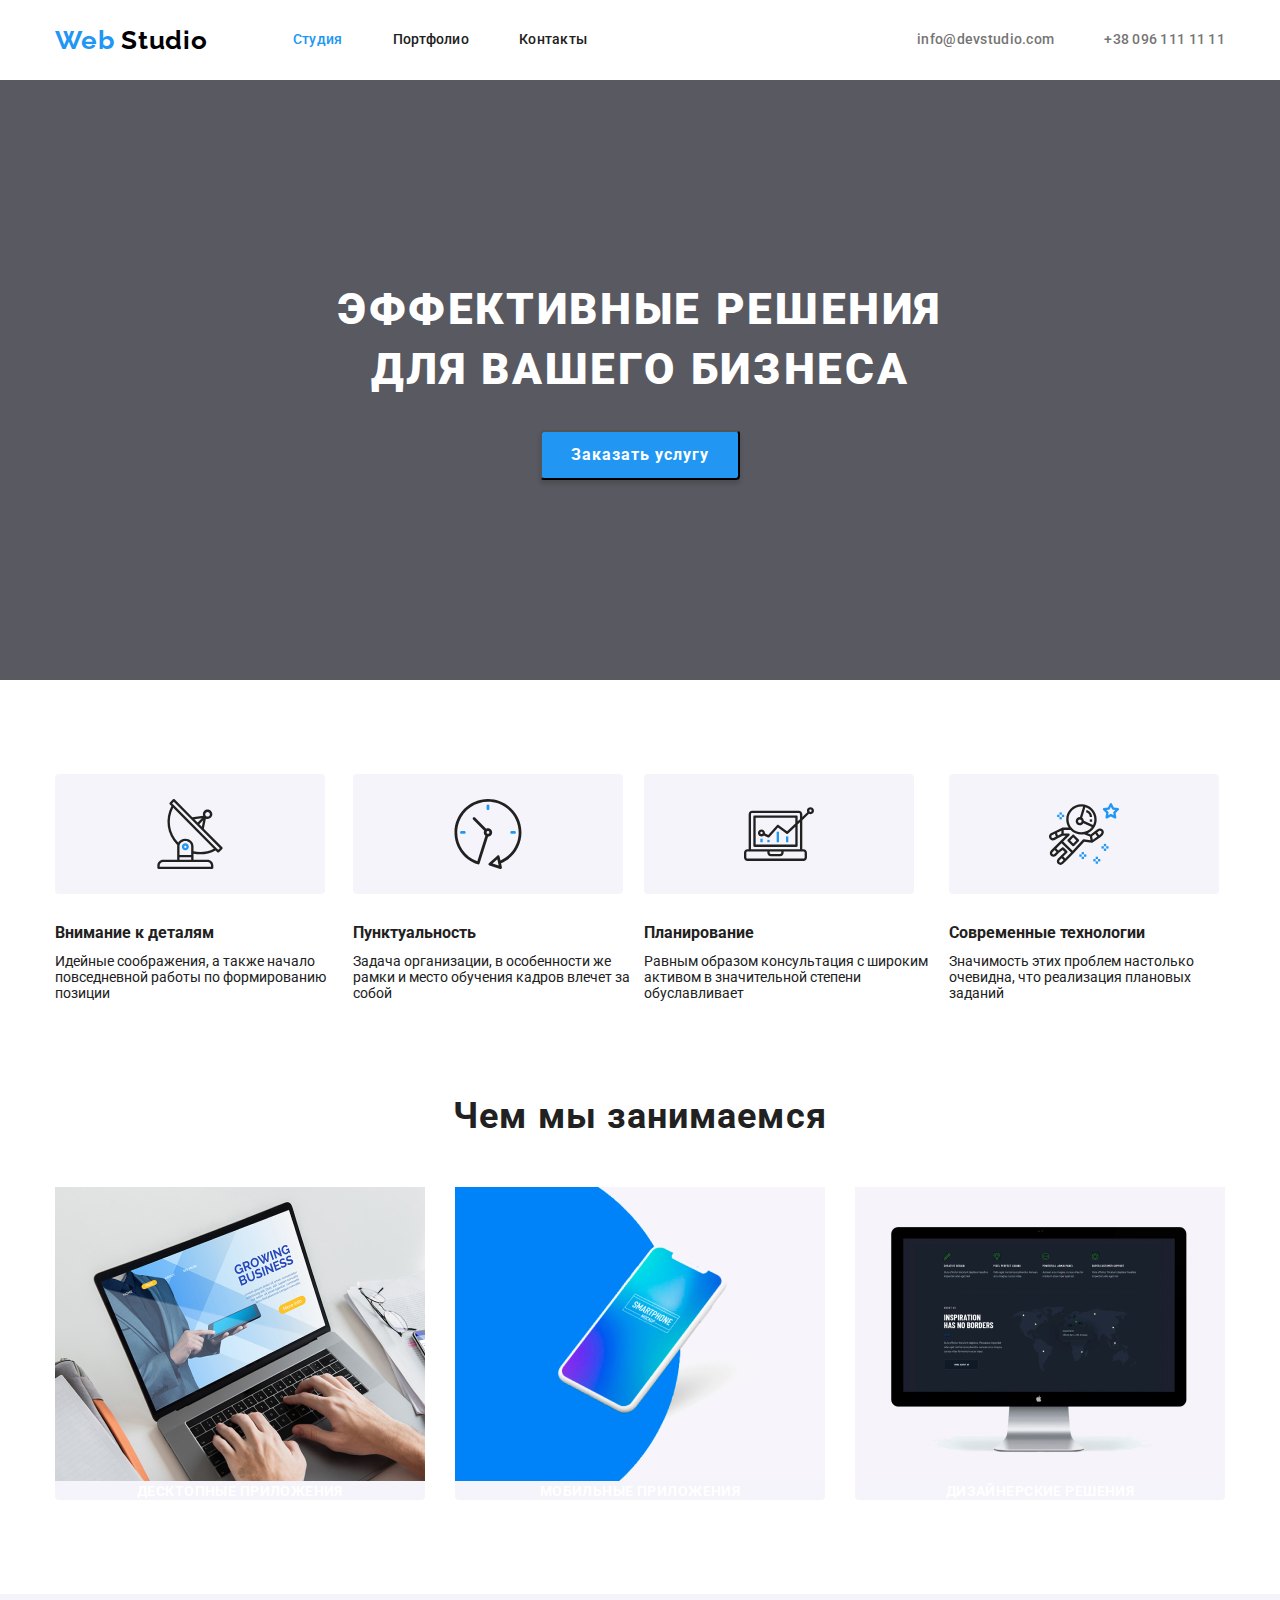
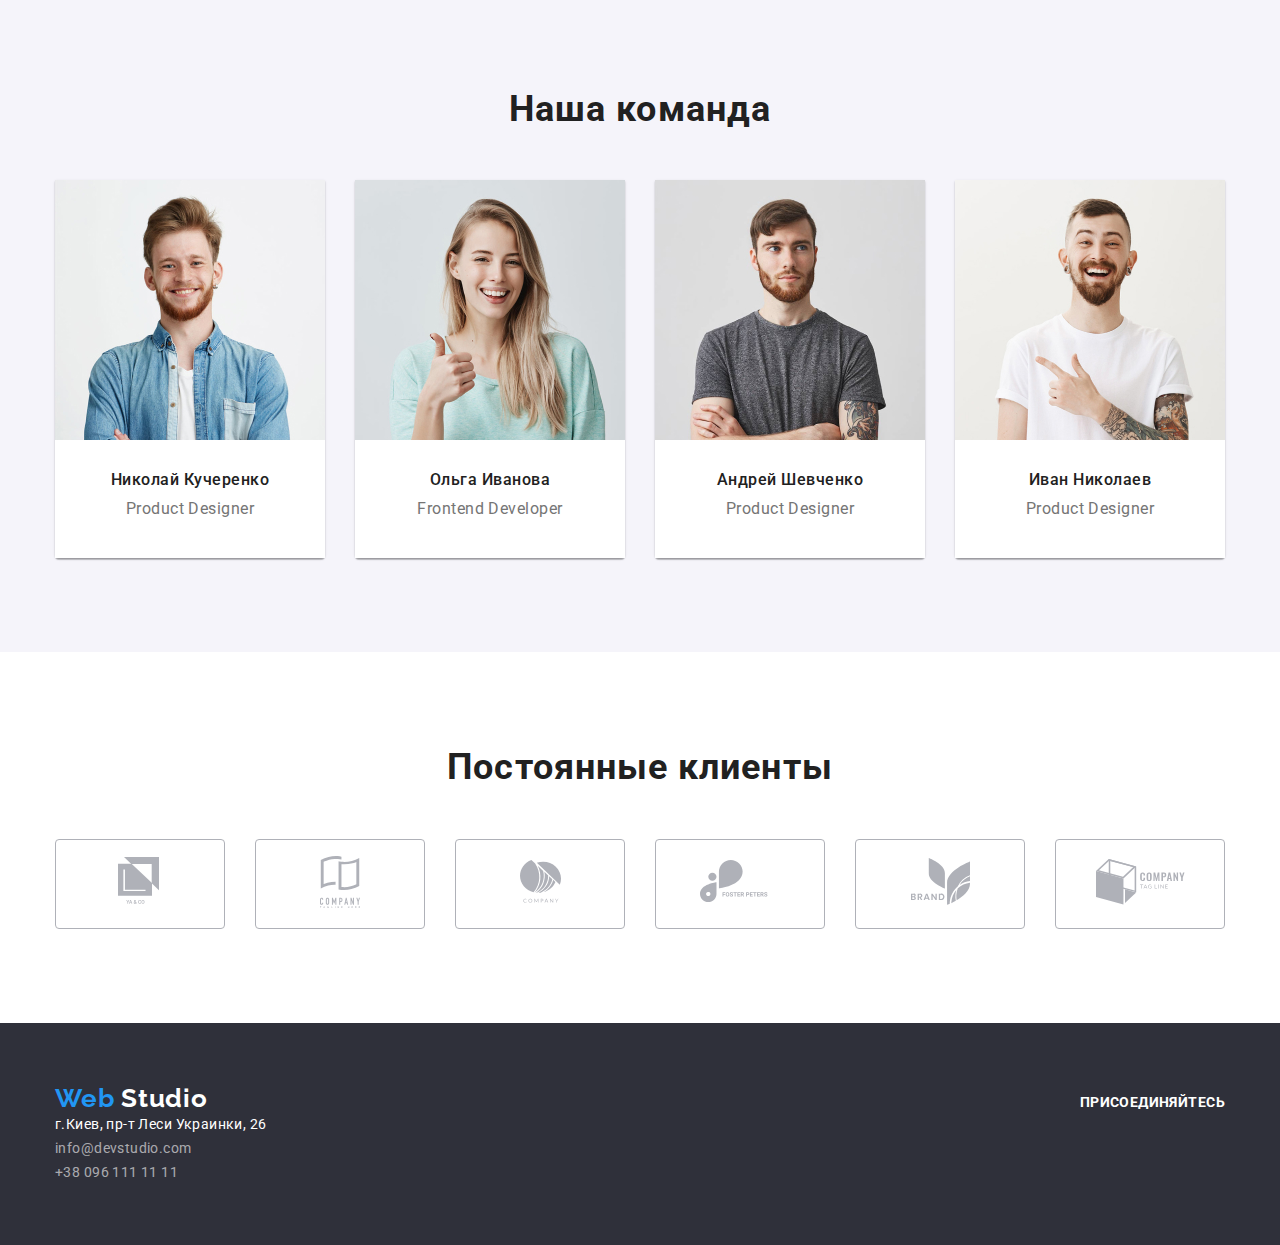
==== index.html @ 9e7cd4e0 "Добавлены папки с картинками и стилями, документы нтмл, портфолио" ====
<!DOCTYPE html>
<html lang="ru">
  <head>
    <meta charset="UTF-8" />
    <meta name="viewport" content="width=device-width, initial-scale=1.0" />
    <title>Веб студия</title>
    <link
      href="https://fonts.googleapis.com/css2?family=Raleway:wght@700&family=Roboto:wght@400;500;700;900&display=swap"
      rel="stylesheet"
    />
    <link rel="stylesheet" href="./css/normalize.css" />
    <link rel="stylesheet" href="./css/styles.css" />
  </head>
  <body>
    <header class="section hedder">
      <div class="container">
        <nav class="navigation">
          <a class="logo link" href="./index.html" aria-label="Логотип">
            <span class="logo-element">Web</span> Studio</a
          >

          <ul class="navigation-list list">
            <li class="navigation-list-item">
              <a class="navigation-list-link link current" href="">Студия</a>
            </li>
            <li class="navigation-list-item">
              <a class="navigation-list-link link" href="portfolio.html"
                >Портфолио</a
              >
            </li>
            <li class="navigation-list-item">
              <a class="navigation-list-link link" href="">Контакты</a>
            </li>
          </ul>
        </nav>

        <div class="hedder-utils">
          <address class="hedder-address-list link">
            <ul class="contact-list list">
              <li class="contact-list-item">
                <a class="contact-list-item-link link" href="info@devstudio.com"
                  >info@devstudio.com</a
                >
              </li>
              <li>
                <a class="contact-list-item-link link" href="tel:+380961111111"
                  >+38 096 111 11 11</a
                >
              </li>
            </ul>
          </address>
        </div>
      </div>
    </header>

    <!--HERO секция-->
    <main class="main">
      <section class="section-hero">
        <!--<img class="hero-img" src="./images/Headerimg.jpg-->
        <div class="main-hero-slider">
          <h1 class="hero">
            Эффективные решения<br />
            для вашего бизнеса
          </h1>
          <button class="modal-btn">Заказать услугу</button>
        </div>
      </section>

      <!--Преимущества-->
      <section class="section-subtitle main">
        <h2 class="title" hidden>скрытый заголовок</h2>
        <div class="container">
          <ul class="subtitle list">
            <li class="subtitle-item">
              <div class="subtitle-box">
                <img
                  class="displayed"
                  src="images/antenna 1.svg"
                  alt="антенна"
                  width="70"
                  height="70"
                />
              </div>
              <h3 class="title-3">Внимание к деталям</h3>
              <p>
                Идейные соображения, а также начало повседневной работы по
                формированию позиции
              </p>
            </li>
            <li class="subtitle-item">
              <div class="subtitle-box">
                <img
                  class="displayed"
                  src="images/clock 1.svg"
                  alt="часы"
                  width="70"
                  height="70"
                />
              </div>
              <h3 class="title-3">Пунктуальность</h3>
              <p>
                Задача организации, в особенности же рамки и место обучения
                кадров влечет за собой
              </p>
            </li>
            <li class="subtitle-item">
              <div class="subtitle-box">
                <img
                  class="displayed"
                  src="images/diagram 1.svg"
                  alt="диаграмма"
                  width="70"
                  height="70"
                />
              </div>
              <h3 class="title-3">Планирование</h3>
              <p>
                Равным образом консультация с широким активом в значительной
                степени обуславливает
              </p>
            </li>
            <li class="subtitle-item">
              <div class="subtitle-box">
                <img
                  class="displayed"
                  src="images/astronaut 1.svg"
                  alt="астронавт"
                  width="70"
                  height="70"
                />
              </div>
              <h3 class="title-3">Современные технологии</h3>
              <p>
                Значимость этих проблем настолько очевидна, что реализация
                плановых заданий
              </p>
            </li>
          </ul>
        </div>
      </section>

      <!--Чем мы занимаемся-->
      <section class="section main">
        <div class="container main">
          <h2 class="title">Чем мы занимаемся</h2>
          <ul class="subtitle-work list">
            <li class="subtitle-work-item">
              <img
                class="subtitle-work-item-foto"
                src="images/imgdesktop.jpg"
                alt="ноутбук приложения"
                width="370"
                height="294"
              />
              <h3 class="subtitle-work-h">Десктопные приложения</h3>
            </li>
            <li class="subtitle-work-item">
              <img
                class="subtitle-work-item-foto"
                src="images/cellphone.jpg"
                alt="мобильные приложения"
                width="370"
                height="294"
              />
              <h3 class="subtitle-work-h">Мобильные приложения</h3>
            </li>
            <li class="subtitle-work-item">
              <img
                class="subtitle-work-item-foto"
                src="images/desk.jpg"
                alt="дизайн сайтов"
                width="370"
                height="294"
              />
              <h3 class="subtitle-work-h">Дизайнерские решения</h3>
            </li>
          </ul>
        </div>
      </section>

      <!--Наша команда-->
      <section class="section team">
        <div class="container main">
          <h2 class="title">Наша команда</h2>
          <ul class="team list">
            <li class="team-mmbr">
              <img
                src="images/comand1.jpg"
                alt="член команды"
                width="270"
                height="260"
              />
              <div class="team-card">
                <h3 class="team-title">Николай Кучеренко</h3>
                <p class="team-subtitle" lang="en">Product Designer</p>
                <ul class="social-links list">
                  <li>
                    <a href="" aria-label="иконка инстаграма"> </a>
                  </li>
                  <li>
                    <a href="" aria-label="иконка твиттера"> </a>
                  </li>
                  <li>
                    <a href="" aria-label="иконка фейсбука"> </a>
                  </li>
                  <li>
                    <a href="" aria-label="иконка ликедина"> </a>
                  </li>
                </ul>
              </div>
            </li>
            <li class="team-mmbr">
              <img
                src="images/comand2.jpg"
                alt="член команды"
                width="270"
                height="260"
              />
              <div class="team-card">
                <h3 class="team-title">Ольга Иванова</h3>
                <p class="team-subtitle" lang="en">Frontend Developer</p>
                <ul class="list">
                  <li>
                    <a href="" aria-label="иконка инстаграма"> </a>
                  </li>
                  <li>
                    <a href="" aria-label="иконка твиттера"> </a>
                  </li>
                  <li>
                    <a href="" aria-label="иконка фейсбука"> </a>
                  </li>
                  <li>
                    <a href="" aria-label="иконка ликедина"> </a>
                  </li>
                </ul>
              </div>
            </li>
            <li class="team-mmbr">
              <img
                src="images/comand3.jpg"
                alt="член команды"
                width="270"
                height="260"
              />
              <div class="team-card">
                <h3 class="team-title">Андрей Шевченко</h3>
                <p class="team-subtitle" lang="en">Product Designer</p>
                <ul class="list">
                  <li>
                    <a href="" aria-label="иконка инстаграма"> </a>
                  </li>
                  <li>
                    <a href="" aria-label="иконка твиттера"> </a>
                  </li>
                  <li>
                    <a href="" aria-label="иконка фейсбука"> </a>
                  </li>
                  <li>
                    <a href="" aria-label="иконка ликедина"> </a>
                  </li>
                </ul>
              </div>
            </li>
            <li class="team-mmbr">
              <img
                src="images/comand4.jpg"
                alt="член команды"
                width="270"
                height="260"
              />
              <div class="team-card">
                <h3 class="team-title">Иван Николаев</h3>
                <p class="team-subtitle" lang="en">Product Designer</p>
                <ul class="list">
                  <li>
                    <a href="" aria-label="иконка инстаграма"> </a>
                  </li>
                  <li>
                    <a href="" aria-label="иконка твиттера"> </a>
                  </li>
                  <li>
                    <a href="" aria-label="иконка фейсбука"> </a>
                  </li>
                  <li>
                    <a href="" aria-label="иконка ликедина"> </a>
                  </li>
                </ul>
              </div>
            </li>
          </ul>
        </div>
      </section>

      <!--Постоянные клиенты-->
      <section class="section main">
        <h2 class="title">Постоянные клиенты</h2>
        <ul class="client list">
          <li class="client-mark">
            <a href="" aria-label="лого клиент1">
              <img src="images/logo 1.svg" alt="Лого клиент1"
            /></a>
          </li>
          <li class="client-mark">
            <a href="" aria-label="лого клиент2">
              <img src="images/logo 2.svg" alt="Лого клиент2"
            /></a>
          </li>
          <li class="client-mark">
            <a href="" aria-label="лого клиент3">
              <img
                src="images/logo 3.svg"
                alt="Лого
              клиент3"
            /></a>
          </li>
          <li class="client-mark">
            <a href="" aria-label="лого клиент4">
              <img
                src="images/logo 4.svg"
                alt="Лого
              клиент4"
            /></a>
          </li>
          <li class="client-mark">
            <a href="" aria-label="лого клиент5">
              <img
                src="images/logo 5.svg"
                alt="Лого
              клиент5"
            /></a>
          </li>
          <li class="client-mark">
            <a href="" aria-label="лого клиент6">
              <img
                src="images/logo 6.svg"
                alt="Лого
              клиент6"
            /></a>
          </li>
        </ul>
      </section>
    </main>

    <!--Футтер-->
    <footer class="section footer">
      <div class="container footer">
        <div class="logo-footer">
          <a href="./index.html" class="logo-footer link"
            ><span class="logo-element">Web</span> Studio</a
          >

          <address>
            <ul class="list">
              <li>
                <a
                  class="footer-address list link"
                  href="https://goo.gl/maps/Evo48fE7rR9R8uGQ9"
                  target="_blank"
                  >г.Киев, пр-т Леси Украинки, 26</a
                >
              </li>

              <li>
                <a
                  class="footer-address-contact list link"
                  href="info@devstudio.com"
                  >info@devstudio.com</a
                >
              </li>

              <li>
                <a
                  class="footer-address-contact list link"
                  href="tel:+380961111111"
                  >+38 096 111 11 11</a
                >
              </li>
            </ul>
          </address>
        </div>
        <div>
          <b class="social-link">присоединяйтесь</b>
          <ul class="social-link-list link list">
            <li>
              <a href="" aria-label="иконка инстаграма"> </a>
            </li>
            <li>
              <a href="" aria-label="иконка твиттера"> </a>
            </li>
            <li>
              <a href="" aria-label="иконка фейсбука"> </a>
            </li>
            <li>
              <a href="" aria-label="иконка ликедина"> </a>
            </li>
          </ul>
        </div>
      </div>
    </footer>
  </body>
</html>

<!--
Raleway Bold 700
Roboto Medium 500
Roboto Black 900
Roboto Bold 700
Roboto Regular 400

-->
---- css/styles.css ----
:root {
  --main-font: 'Roboto', sans-serif;
  --secondery-font: 'Raleway', sans-serif;
  --title-light-theme-color: #212121;
  --title-dark-theme-color: #ffffff;
  --title-secondery-color: #757575;
  --accent-color: #2196f3;
}
html {
  box-sizing: border-box;
}
*,
*::before,
*::after {
  box-sizing: inherit;
  margin: 0px;
  padding: 0px;
}
body {
  background-color: var(--title-dark-theme-color);
  font-family: var(--main-font);
  font-style: normal;
  font-size: 14px;
  color: var(--title-light-theme-color);
}
.section {
  display: block;
  width: 100%;
  align-items: center;
}
.container {
  display: flex;
  width: 1200px;
  padding-left: 15px;
  padding-right: 15px;
  margin-left: auto;
  margin-right: auto;
  justify-content: space-between;
}

/* HEDDER */

.hedder {
  display: flex;
  align-items: center;
}
.hedder-utils {
  display: flex;
  align-items: center;
  justify-content: center;
}
.navigation {
  display: flex;
  align-items: center;
  margin-left: 0;
  margin-right: 0;
}
.navigation-list-link {
  padding-top: 32px;
  padding-bottom: 32px;
}
.logo {
  margin-right: 85px;
}
.navigation-list {
  display: flex;
  align-items: center;
}
.navigation-list-item:not(:last-child) {
  margin-right: 50px;
  align-items: center;
}
.logo.link {
  font-family: var(--secondery-font);
  font-style: normal;
  font-weight: 700;
  font-size: 26px;
  line-height: 1.19;
  /* identical to box height */
  letter-spacing: 0.03em;
  color: #000000;
}
.logo-element {
  font-family: var(--secondery-font);
  font-style: normal;
  font-weight: 700;
  font-size: 26px;
  line-height: 1.19;
  /* identical to box height */

  letter-spacing: 0.03em;
  color: var(--accent-color);
}
.navigation-list-link {
  font-weight: 500;
  font-size: 14px;
  line-height: 1.14;
  letter-spacing: 0.02em;
  color: var(--title-light-theme-color);
}
.navigation-list-link.current,
.navigation-list-link:hover,
.navigation-list-link:focus {
  color: var(--accent-color);
}
.link {
  text-decoration: none;
  display: block;
}
.list {
  list-style: none;
  padding: 0px;
  margin: 0px;
}

.contact-list-item-link {
  font-style: normal;
  font-weight: 500;
  font-size: 14px;
  line-height: 1.14;
  letter-spacing: 0.02em;

  color: var(--title-secondery-color);
}

.contact-list-item-link:hover,
.contact-list-item-link:focus {
  color: var(--accent-color);
}
.contact-list {
  display: flex;
  align-items: center;
  margin: 0;
  padding: 0;
}
.contact-list-item:not(:last-child) {
  margin-right: 50px;
}

/* HERRO SECTION */
.h1 {
  margin: 0;
}
.section-hero {
  display: block;
}
.main-hero-slider {
  display: block;
  background-color: rgba(47, 48, 58, 0.8);
  max-width: 100%;
  height: 600px;
  padding-top: 200px;
  padding-bottom: 200px;
  margin-left: 0;
  margin-right: 0;
}
.modal-btn {
  display: block;
  margin-left: auto;
  margin-right: auto;
  font-family: var(--main-font);
  font-weight: 700;
  font-size: 16px;
  line-height: 1.88;
  /* identical to box height, or 187% */
  align-items: center;
  text-align: center;
  letter-spacing: 0.06em;
  color: var(--title-dark-theme-color);
  background-color: var(--accent-color);
  width: 200px;
  height: 50px;
  background: #2196f3;
  box-shadow: 0px 4px 4px rgba(0, 0, 0, 0.15);
  border-radius: 4px;
}

.hero {
  display: block;
  margin-left: auto;
  margin-right: auto;
  margin-bottom: 30px;
  margin-top: 0px;
  width: 696px;
  height: 120px;
  text-align: center;
  font-weight: 900;
  font-size: 44px;
  line-height: 1.36;
  /* or 136% */
  letter-spacing: 0.06em;
  text-transform: uppercase;
  color: var(--title-dark-theme-color);
}

/* DESCRIPTION */
.container.main {
  display: flex;
  flex-direction: column;
}
.section.main {
  display: block;
  padding-top: 94px;
  padding-bottom: 94px;
}
.title-3 {
  display: inline-block;
  margin-bottom: 10px;
}
.title {
  font-weight: 700;
  font-size: 36px;
  line-height: 1.17;
  text-align: center;
  letter-spacing: 0.03em;
  color: var(--title-light-theme-color);
  margin-bottom: 50px;
  flex-wrap: wrap;
}
/*proverit class nije!!!!!!!!*/
.subtitle {
  display: flex;
  align-items: center;
  padding-top: 0px;
  padding-bottom: 0px;
}
.subtitle-work {
  display: flex;
}
.subtitle-work-item:not(:last-child) {
  margin-right: 30px;
}

.subtitle-work-item {
  display: block;
  background: #f5f4fa;
  border-radius: 4px;
}
.subtitle-box {
  display: flex;
  justify-content: center;
  align-items: center;
  width: 270px;
  height: 120px;
  background: #f5f4fa;
  border-radius: 4px;
  margin-right: 0px;
  margin-left: 0px;
  margin-bottom: 30px;
}
.img.displayed {
  display: block;
  width: 65.32px;
  height: 70px;
  margin: 0px;
}
.subtitle-work-h {
  font-weight: 700;
  font-size: 14px;
  line-height: 1.14;
  text-align: center;
  letter-spacing: 0.03em;
  text-transform: uppercase;
  color: var(--title-dark-theme-color);
}

.section-subtitle {
  padding-top: 94px;
  padding-bottom: 0px;
}
.section.team {
  padding-top: 94px;
  padding-bottom: 94px;
  background-color: #f5f4fa;
}
.container-team {
  display: flex;
  align-items: center;
}
.team {
  display: flex;
}
.team-mmbr {
  display: flex;
  flex-direction: column;
  box-shadow: 0px 1px 3px rgba(0, 0, 0, 0.12), 0px 1px 1px rgba(0, 0, 0, 0.14),
    0px 2px 1px rgba(0, 0, 0, 0.2);
  border-radius: 0px 0px 4px 4px;
}
.team-mmbr:not(:last-child) {
  margin-right: 30px;
}
.team-card {
  display: flex;
  flex-direction: column;
  padding-top: 30px;
  padding-bottom: 24px;
  background-color: var(--title-dark-theme-color);
}
.team-title {
  display: block;
  text-align: center;
  margin-bottom: 10px;
  font-weight: 500;
  font-size: 16px;
  line-height: 1.19;
  /* identical to box height */
  text-align: center;
  letter-spacing: 0.03em;
  color: var(--title-light-theme-color);
}
.team-subtitle {
  display: block;
  text-align: center;
  margin-bottom: 16px;
  font-weight: 400;
  font-size: 14px;
  line-height: 1.71;
  /* or 171% */
  letter-spacing: 0.03em;
  text-transform: none;
  color: var(--title-secondery-color);
}
.social-links {
  display: flex;
  align-items: center;
}

.team-subtitle {
  font-weight: 400;
  font-size: 16px;
  line-height: 1.19;
  /* identical to box height */
  text-align: center;
  letter-spacing: 0.03em;
  color: var(--title-secondery-color);
}
/* OUR CLIENT */
.client {
  display: flex;
  width: 1200px;
  padding-left: 15px;
  padding-right: 15px;
  margin-left: auto;
  margin-right: auto;
  justify-content: space-between;
}
/*.client-mark:hover,
.client-mark:focus {
  color: var(--accent-color);
}*/
.client-mark:not(:last-child) {
  margin-right: 30px;
}
.client-mark {
  display: flex;
  width: 170px;
  height: 90px;
  justify-content: center;
  align-items: center;
  border: 1px solid #afb1b8;
  border-radius: 4px;
}

/* Footter */
.section.footer {
  background-color: #2f303a;
}
.container.footer {
  padding-top: 60px;
  padding-bottom: 60px;
  align-items: baseline;
}
.logo-footer {
  font-family: var(--secondery-font);
  font-style: normal;
  font-weight: 700;
  font-size: 26px;
  line-height: 1.19;
  /* identical to box height */
  letter-spacing: 0.03em;
  color: var(--title-dark-theme-color);
}
.footer-address {
  font-family: var(--main-font);
  font-style: normal;
  font-weight: 400;
  font-size: 14px;
  line-height: 1.71;
  /* or 171% */
  letter-spacing: 0.03em;
  color: var(--title-dark-theme-color);
}
.footer-address-contact {
  font-family: var(--main-font);
  font-style: normal;
  font-weight: 400;
  font-size: 14px;
  line-height: 1.71;
  /* or 171% */
  letter-spacing: 0.03em;
  color: rgba(255, 255, 255, 0.6);
}
.social-link {
  font-family: var(--main-font);
  font-style: normal;
  font-weight: 700;
  font-size: 14px;
  line-height: 1.14;
  letter-spacing: 0.03em;
  text-transform: uppercase;
  color: var(--title-dark-theme-color);
}
/*-----------------------------------------------*/
/* ----------PORTFOLIO PAGE-----------*/
/*----MAIN----*/
.section.hedder-portfolio {
  border-bottom: 1px solid #ececec;
  margin-bottom: 53px;
}

.gallery-btn {
  display: flex;
  justify-content: center;
  align-items: center;
  padding-bottom: 50px;
}

.gallery-btn-items-name {
  display: block;
  margin-bottom: 50px;
  width: 130px;
  height: 38px;
  background: #f5f4fa;
  border-radius: 4px;
  border: 0px;
  font-weight: 500;
  font-size: 16px;
  line-height: 1.63;
  /* identical to box height, or 162% */
  text-align: center;
  letter-spacing: 0.03em;
  color: var(--title-light-theme-color);
}
.gallery-btn-items:not(:last-child) {
  margin-right: 8px;
}
.gallery-btn-items-name:hover,
.gallery-btn-items-name:focus {
  color: var(--title-dark-theme-color);
  background-color: var(--accent-color);
}
/*GALARY PORTFOLIO*/

.projects-list-container {
  display: flex;
  width: 1200px;
  padding-left: 15px;
  padding-right: 15px;
  padding-bottom: 94px;
  margin-left: auto;
  margin-right: auto;
  flex-wrap: wrap;
  /*formyla/3*/
}
.projects-list-item :hover,
.projects-list-item:focus {
  box-shadow: 0px 1px 1px rgba(0, 0, 0, 0.12), 0px 4px 4px rgba(0, 0, 0, 0.06),
    1px 4px 6px rgba(0, 0, 0, 0.16);
}
.projects-list-item {
  display: block;
  width: 370px;
  margin-right: 30px;
  margin-bottom: 30px;
  /*width: 370px;*/
  height: 404px;
  background: var(--title-dark-theme-color);
  border: 1px solid #eeeeee;
}
.projects-list-item:nth-last-child(-n + 3) {
  margin-bottom: 0px;
}
.projects-list-item:nth-child(3n) {
  margin-right: 0px;
}
.projects-list-item-unit {
  display: block;
}
.card {
  display: block;
  padding-right: 24px;
  padding-bottom: 20px;
  padding-left: 24px;
  padding-top: 20px;
}
.progects-list-img {
  display: inline-block;
  margin-right: 0px;
}
.portfolio-subtitle {
  display: block;
  font-weight: 700;
  font-size: 18px;
  line-height: 2;
  /* identical to box height, or 200% */
  letter-spacing: 0.06em;
  color: var(--title-light-theme-color);
}
.portfolio-text {
  font-weight: 400;
  font-size: 16px;
  line-height: 1.88;
  /* identical to box height, or 187% */
  letter-spacing: 0.03em;
  color: var(--title-secondery-color);
}
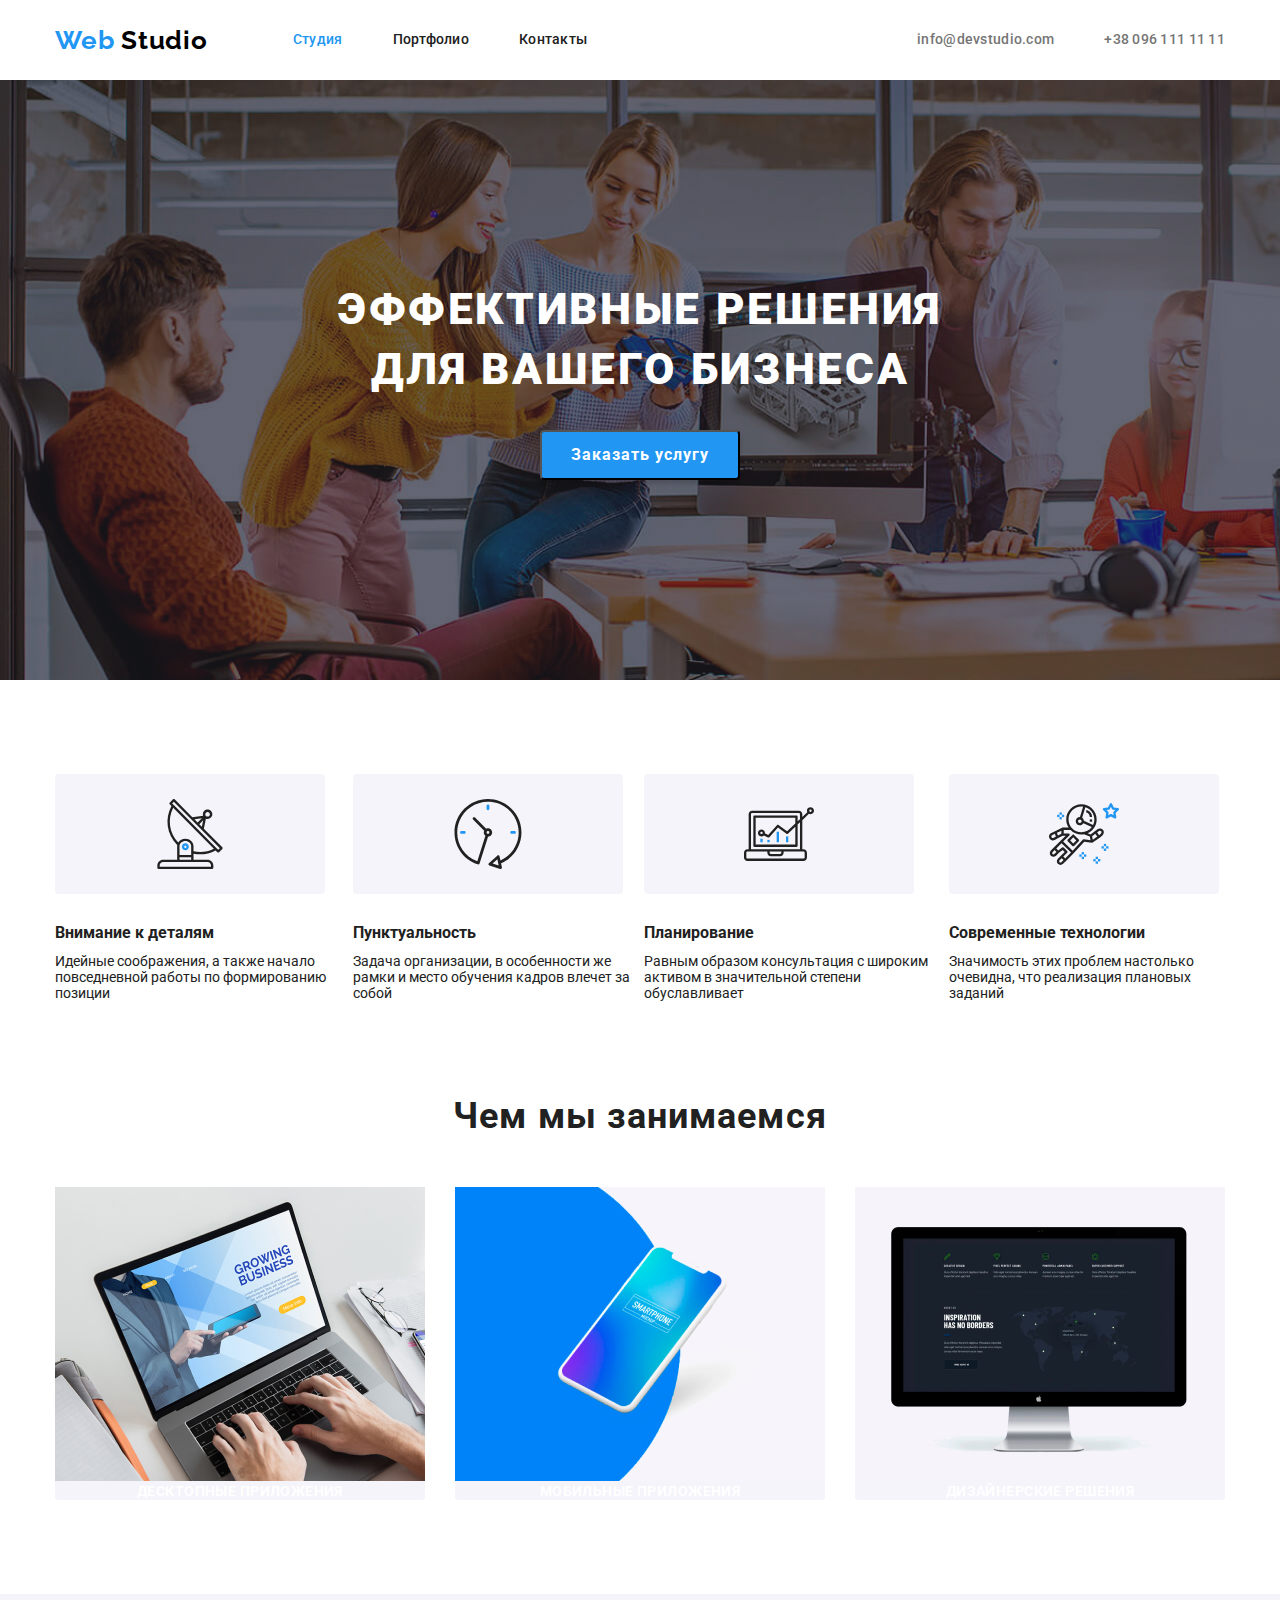
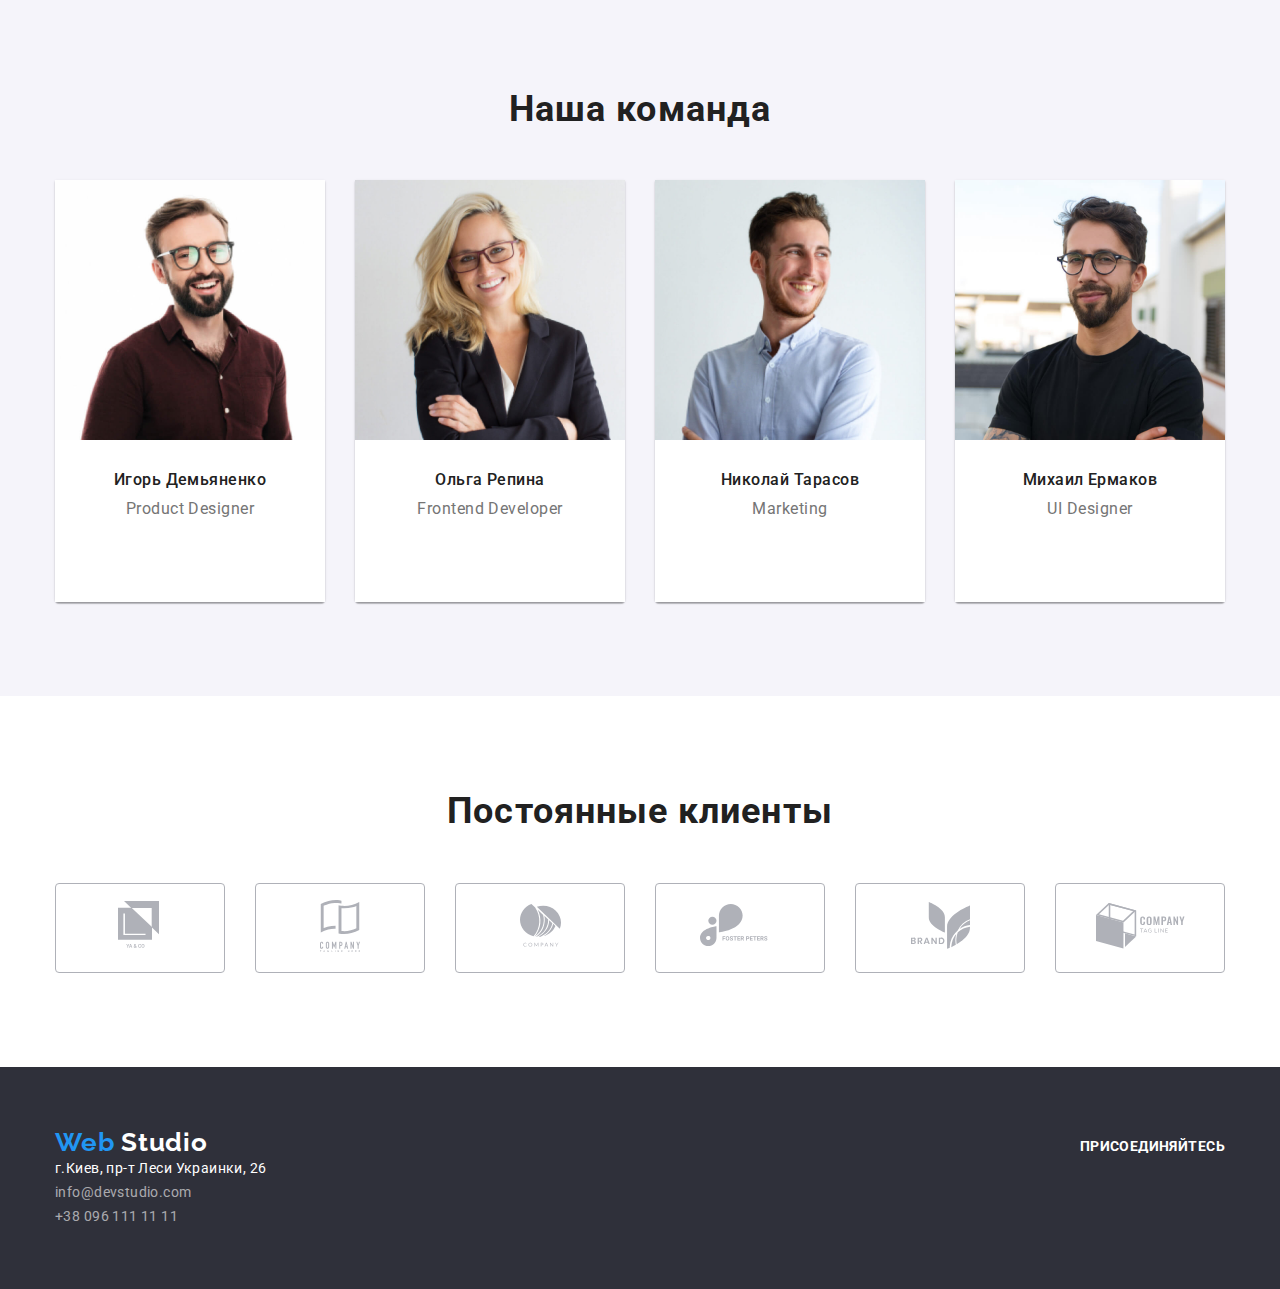
==== commit d846c5f1: "исправлены отступы кнопок галлереи" ====
--- a/index.html
+++ b/index.html
@@ -59,7 +59,7 @@
         <!--<img class="hero-img" src="./images/Headerimg.jpg-->
         <div class="main-hero-slider">
           <h1 class="hero">
-            Эффективные решения<br />
+            эффективные решения<br />
             для вашего бизнеса
           </h1>
           <button class="modal-btn">Заказать услугу</button>
@@ -185,15 +185,15 @@
           <ul class="team list">
             <li class="team-mmbr">
               <img
-                src="images/comand1.jpg"
+                src="images/team1NEW.jpg"
                 alt="член команды"
                 width="270"
                 height="260"
               />
               <div class="team-card">
-                <h3 class="team-title">Николай Кучеренко</h3>
+                <h3 class="team-title">Игорь Демьяненко</h3>
                 <p class="team-subtitle" lang="en">Product Designer</p>
-                <ul class="social-links list">
+                <ul class="team-social-links list link">
                   <li>
                     <a href="" aria-label="иконка инстаграма"> </a>
                   </li>
@@ -211,15 +211,15 @@
             </li>
             <li class="team-mmbr">
               <img
-                src="images/comand2.jpg"
+                src="images/team2NEW.jpg"
                 alt="член команды"
                 width="270"
                 height="260"
               />
               <div class="team-card">
-                <h3 class="team-title">Ольга Иванова</h3>
+                <h3 class="team-title">Ольга Репина</h3>
                 <p class="team-subtitle" lang="en">Frontend Developer</p>
-                <ul class="list">
+                <ul class="team-social-links list link">
                   <li>
                     <a href="" aria-label="иконка инстаграма"> </a>
                   </li>
@@ -237,15 +237,15 @@
             </li>
             <li class="team-mmbr">
               <img
-                src="images/comand3.jpg"
+                src="images/team3NEW.jpg"
                 alt="член команды"
                 width="270"
                 height="260"
               />
               <div class="team-card">
-                <h3 class="team-title">Андрей Шевченко</h3>
-                <p class="team-subtitle" lang="en">Product Designer</p>
-                <ul class="list">
+                <h3 class="team-title">Николай Тарасов</h3>
+                <p class="team-subtitle" lang="en">Marketing</p>
+                <ul class="team-social-links list link">
                   <li>
                     <a href="" aria-label="иконка инстаграма"> </a>
                   </li>
@@ -263,15 +263,15 @@
             </li>
             <li class="team-mmbr">
               <img
-                src="images/comand4.jpg"
+                src="images/team4NEW.jpg"
                 alt="член команды"
                 width="270"
                 height="260"
               />
               <div class="team-card">
-                <h3 class="team-title">Иван Николаев</h3>
-                <p class="team-subtitle" lang="en">Product Designer</p>
-                <ul class="list">
+                <h3 class="team-title">Михаил Ермаков</h3>
+                <p class="team-subtitle" lang="en">UI Designer</p>
+                <ul class="team-social-links list link">
                   <li>
                     <a href="" aria-label="иконка инстаграма"> </a>
                   </li>
--- a/css/styles.css
+++ b/css/styles.css
@@ -146,7 +146,12 @@
 }
 .main-hero-slider {
   display: block;
-  background-color: rgba(47, 48, 58, 0.8);
+  background-image: linear-gradient(
+      to bottom,
+      rgba(47, 48, 58, 0.4),
+      rgba(47, 48, 58, 0.4)
+    ),
+    url(../images/hero.jpg);
   max-width: 100%;
   height: 600px;
   padding-top: 200px;
@@ -321,9 +326,17 @@
   text-transform: none;
   color: var(--title-secondery-color);
 }
-.social-links {
-  display: flex;
-  align-items: center;
+.team-social-links {
+  display: flex;
+  align-items: center;
+  width: 270px;
+  height: 44px;
+  padding-bottom: 30px;
+  padding-left: 32px;
+  padding-right: 30px;
+}
+.team-social-links:not(:last-child) {
+  margin-right: 10px;
 }
 
 .team-subtitle {
@@ -416,19 +429,19 @@
 /*----MAIN----*/
 .section.hedder-portfolio {
   border-bottom: 1px solid #ececec;
-  margin-bottom: 53px;
 }
 
 .gallery-btn {
   display: flex;
   justify-content: center;
   align-items: center;
+  padding-top: 94px;
   padding-bottom: 50px;
 }
-
+.gallery-btn-items {
+}
 .gallery-btn-items-name {
   display: block;
-  margin-bottom: 50px;
   width: 130px;
   height: 38px;
   background: #f5f4fa;
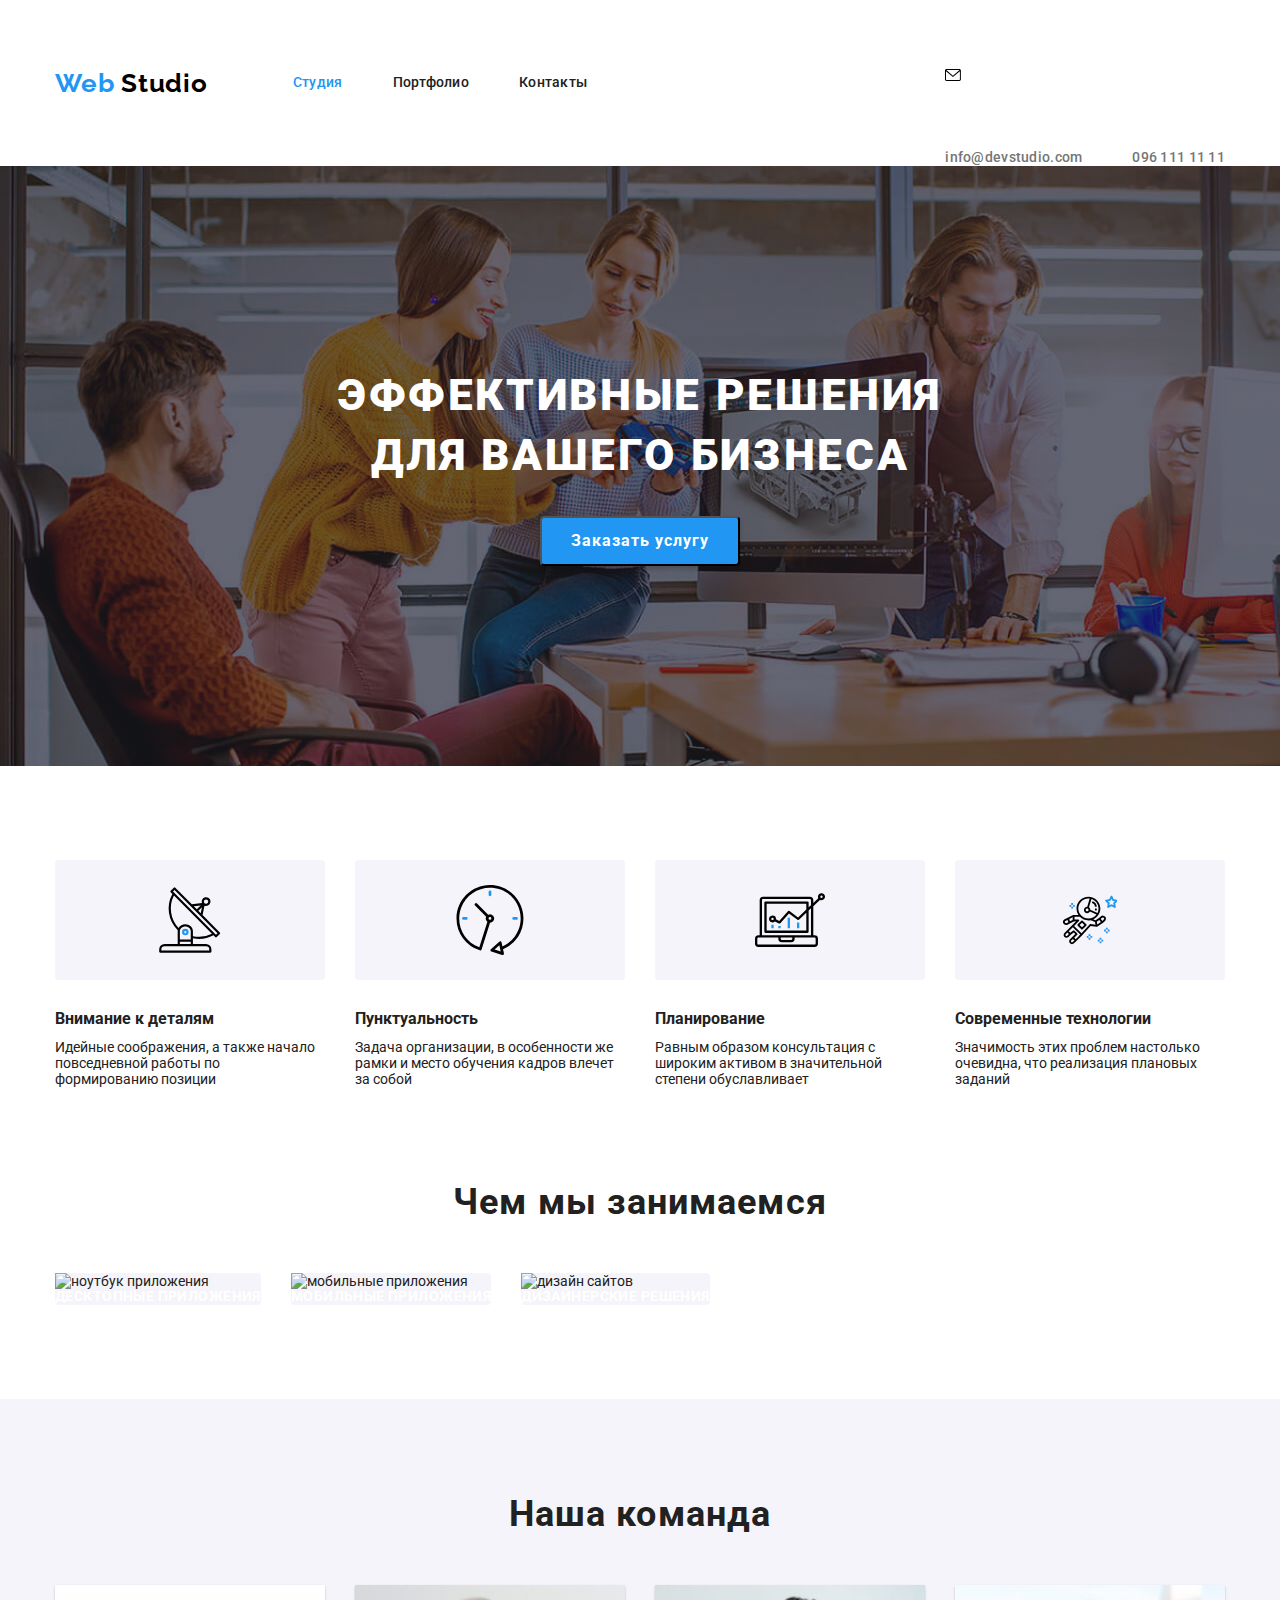
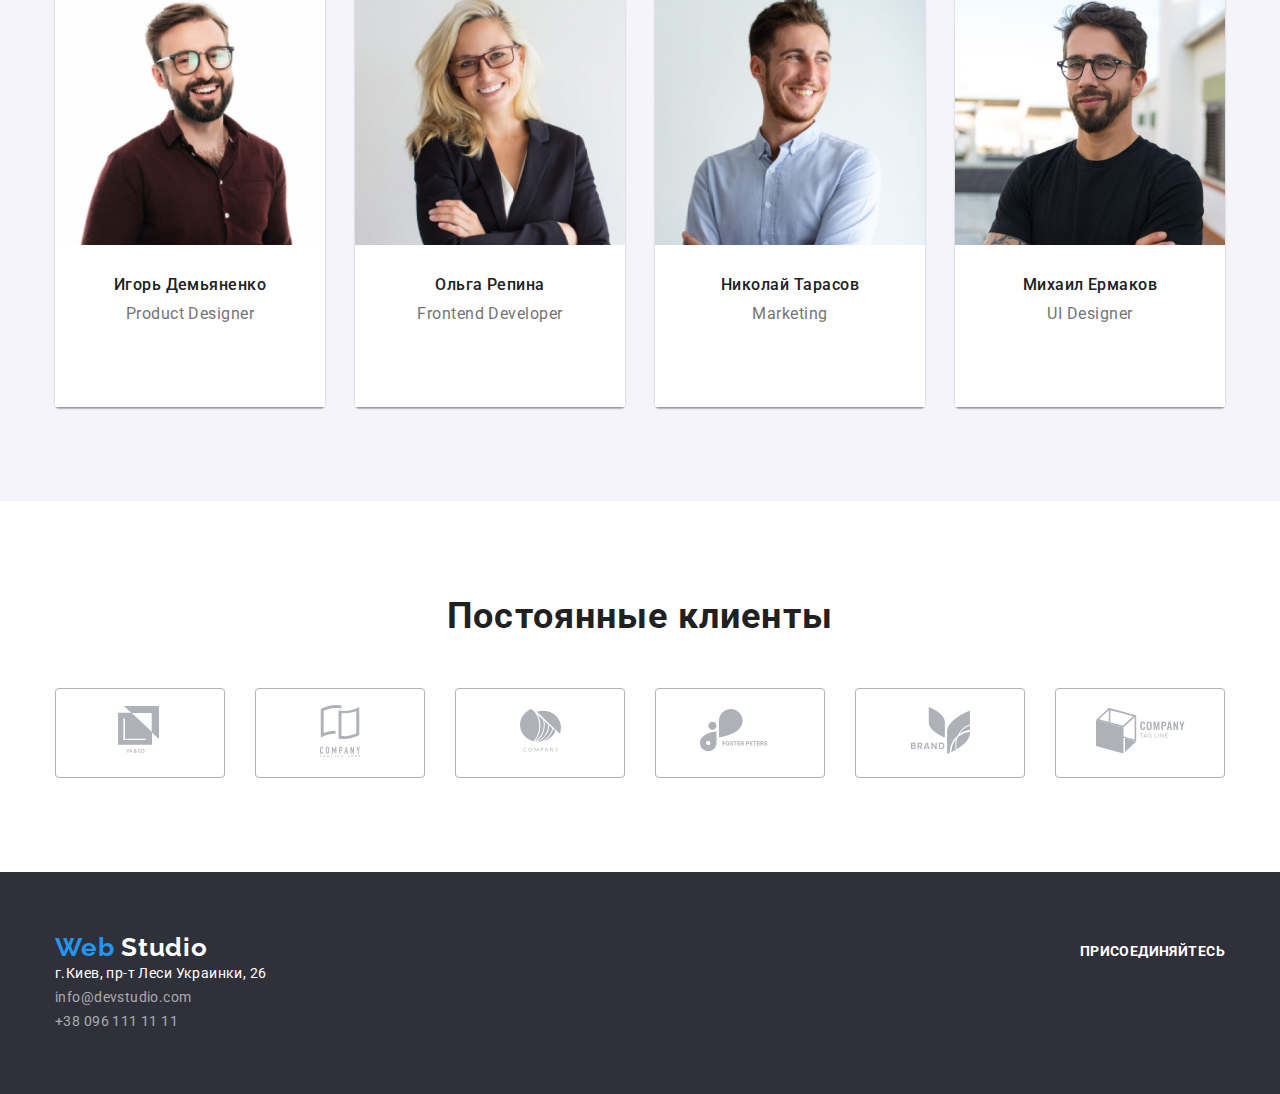
==== commit b4120e96: "Добавлен спрайтсвг" ====
--- a/index.html
+++ b/index.html
@@ -39,12 +39,17 @@
             <ul class="contact-list list">
               <li class="contact-list-item">
                 <a class="contact-list-item-link link" href="info@devstudio.com"
+                  ><svg class="envelope-hedder" width="16px" hight="12px">
+                    <use href="./images/sprite.svg#icon-envelope-1"></use></svg
                   >info@devstudio.com</a
                 >
               </li>
-              <li>
+              <li class="contact-list-item">
                 <a class="contact-list-item-link link" href="tel:+380961111111"
-                  >+38 096 111 11 11</a
+                  ><svg class="smartphone" width="10px" hight="16px">
+                    <use href="./images/sprite.svg#icone-smartphone-1"></use>
+                  </svg>
+                  096 111 11 11</a
                 >
               </li>
             </ul>
@@ -72,15 +77,11 @@
         <div class="container">
           <ul class="subtitle list">
             <li class="subtitle-item">
-              <div class="subtitle-box">
-                <img
-                  class="displayed"
-                  src="images/antenna 1.svg"
-                  alt="антенна"
-                  width="70"
-                  height="70"
-                />
-              </div>
+              <a class="subtitle-box">
+                <svg class="displayed" width="65.32px" hight="70px">
+                  <use href="./images/sprite.svg#icon-antenna-1"></use>
+                </svg>
+              </a>
               <h3 class="title-3">Внимание к деталям</h3>
               <p>
                 Идейные соображения, а также начало повседневной работы по
@@ -88,15 +89,11 @@
               </p>
             </li>
             <li class="subtitle-item">
-              <div class="subtitle-box">
-                <img
-                  class="displayed"
-                  src="images/clock 1.svg"
-                  alt="часы"
-                  width="70"
-                  height="70"
-                />
-              </div>
+              <a class="subtitle-box">
+                <svg class="displeyed" width="70px" hight="70px">
+                  <use href="./images/sprite.svg#icon-clock-1"></use>
+                </svg>
+              </a>
               <h3 class="title-3">Пунктуальность</h3>
               <p>
                 Задача организации, в особенности же рамки и место обучения
@@ -104,15 +101,11 @@
               </p>
             </li>
             <li class="subtitle-item">
-              <div class="subtitle-box">
-                <img
-                  class="displayed"
-                  src="images/diagram 1.svg"
-                  alt="диаграмма"
-                  width="70"
-                  height="70"
-                />
-              </div>
+              <a class="subtitle-box">
+                <svg class="displeyed" width="70px" hight="53.69px">
+                  <use href="./images/sprite.svg#icon-diagram-1"></use>
+                </svg>
+              </a>
               <h3 class="title-3">Планирование</h3>
               <p>
                 Равным образом консультация с широким активом в значительной
@@ -120,15 +113,11 @@
               </p>
             </li>
             <li class="subtitle-item">
-              <div class="subtitle-box">
-                <img
-                  class="displayed"
-                  src="images/astronaut 1.svg"
-                  alt="астронавт"
-                  width="70"
-                  height="70"
-                />
-              </div>
+              <a class="subtitle-box">
+                <svg class="displeyed" width="54.83px" hight="60.66px">
+                  <use href="./images/sprite.svg#icon-astronaut-1"></use>
+                </svg>
+              </a>
               <h3 class="title-3">Современные технологии</h3>
               <p>
                 Значимость этих проблем настолько очевидна, что реализация
--- a/css/styles.css
+++ b/css/styles.css
@@ -114,6 +114,7 @@
 }
 
 .contact-list-item-link {
+  display: block;
   font-style: normal;
   font-weight: 500;
   font-size: 14px;
@@ -127,11 +128,26 @@
 .contact-list-item-link:focus {
   color: var(--accent-color);
 }
+/*.contact-list-item {
+  display: flex;
+}*/
+.envelope-hedder {
+  display: block;
+  color: var(--title-secondery-color);
+}
+.smartphone {
+  display: block;
+  color: var(--title-secondery-color);
+}
 .contact-list {
   display: flex;
   align-items: center;
+  justify-content: center;
   margin: 0;
   padding: 0;
+}
+.contact-list::before {
+  content: '';
 }
 .contact-list-item:not(:last-child) {
   margin-right: 50px;
@@ -222,12 +238,17 @@
   margin-bottom: 50px;
   flex-wrap: wrap;
 }
-/*proverit class nije!!!!!!!!*/
 .subtitle {
   display: flex;
   align-items: center;
   padding-top: 0px;
   padding-bottom: 0px;
+}
+.subtitle-item {
+  display: block;
+}
+.subtitle-item:not(:last-child) {
+  margin-right: 30px;
 }
 .subtitle-work {
   display: flex;
@@ -253,12 +274,9 @@
   margin-left: 0px;
   margin-bottom: 30px;
 }
-.img.displayed {
-  display: block;
-  width: 65.32px;
-  height: 70px;
-  margin: 0px;
-}
+/*.displayed {
+  display: block;
+}*/
 .subtitle-work-h {
   font-weight: 700;
   font-size: 14px;
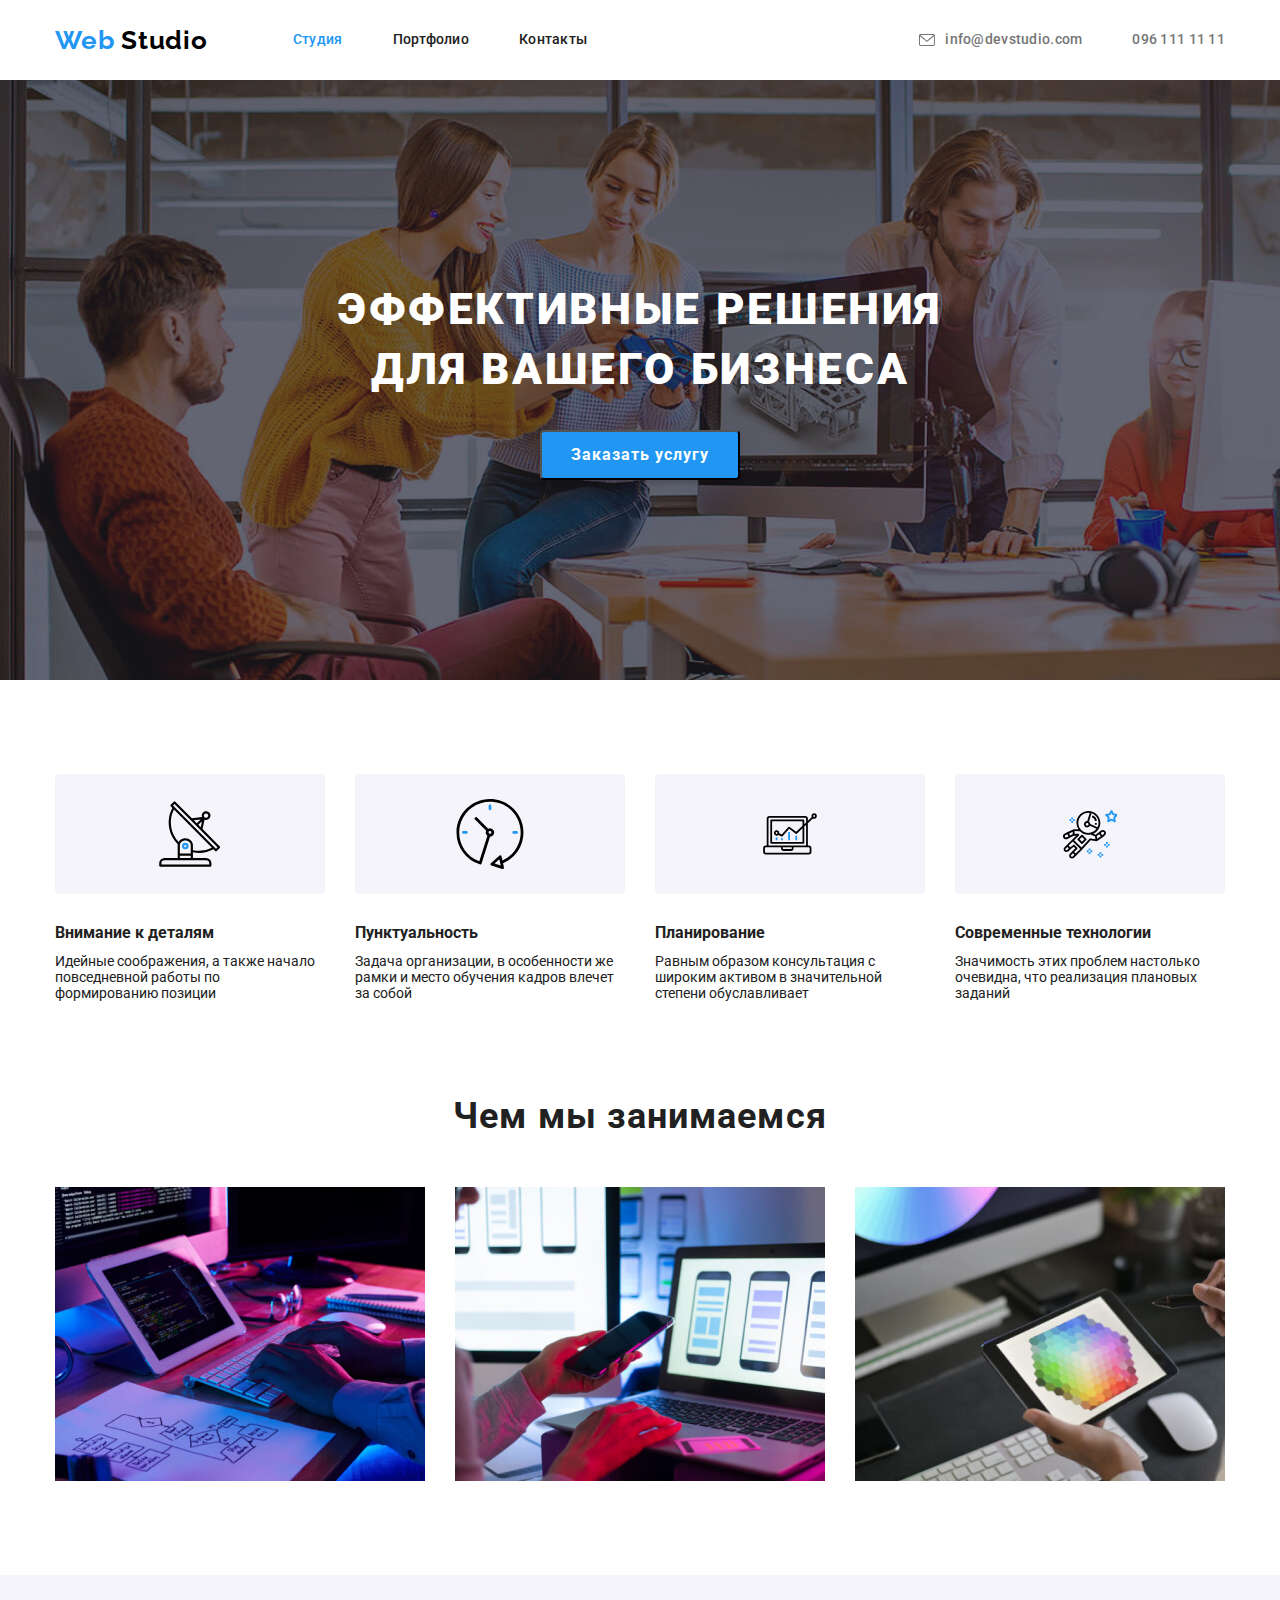
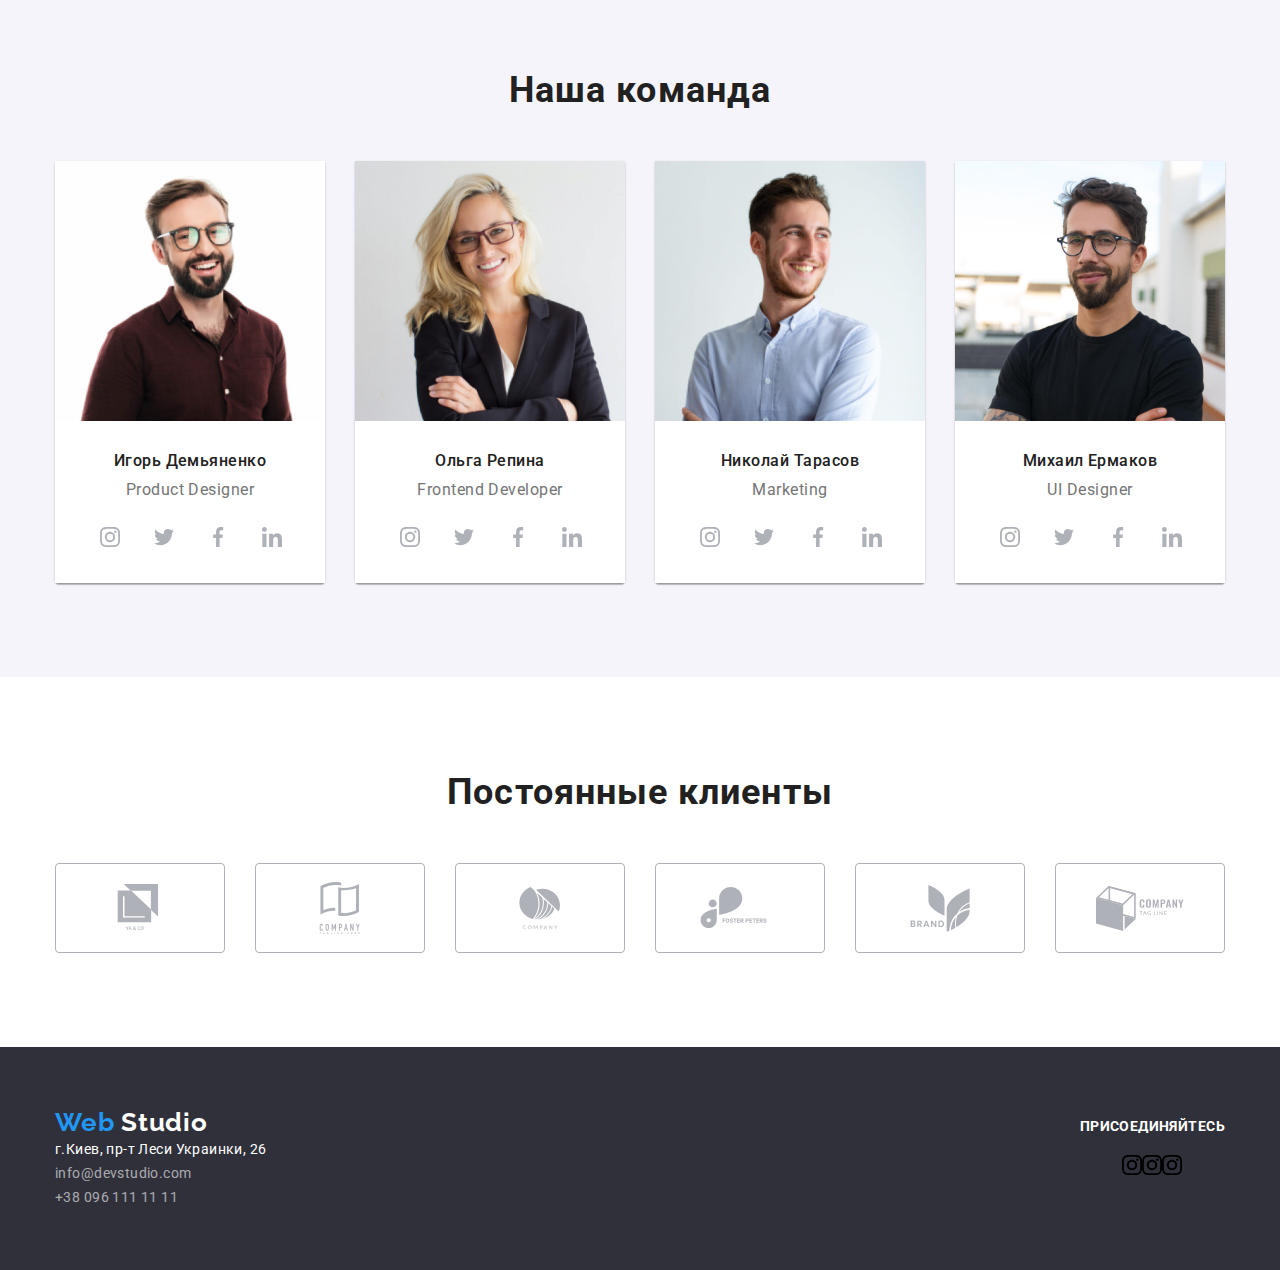
==== commit 9a1bba60: "Добавлен спрайт.свг, оптимизированы изображения" ====
--- a/index.html
+++ b/index.html
@@ -34,27 +34,26 @@
           </ul>
         </nav>
 
-        <div class="hedder-utils">
-          <address class="hedder-address-list link">
+        
+          <address class="hedder-utils" link">
             <ul class="contact-list list">
               <li class="contact-list-item">
                 <a class="contact-list-item-link link" href="info@devstudio.com"
-                  ><svg class="envelope-hedder" width="16px" hight="12px">
-                    <use href="./images/sprite.svg#icon-envelope-1"></use></svg
-                  >info@devstudio.com</a
+                  ><svg class="envelope-hedder" width="16" height="12">
+                    <use href="./images/sprite.svg#icon-envelope-1"></use>
+                  </svg>info@devstudio.com</a
                 >
               </li>
               <li class="contact-list-item">
+                <svg class="smartphone" width="10" height="16">
+                  <use href="./images/sprite2.svg#icone-smartphone-1"></use>
+                </svg>
                 <a class="contact-list-item-link link" href="tel:+380961111111"
-                  ><svg class="smartphone" width="10px" hight="16px">
-                    <use href="./images/sprite.svg#icone-smartphone-1"></use>
-                  </svg>
-                  096 111 11 11</a
+                  >096 111 11 11</a
                 >
               </li>
             </ul>
           </address>
-        </div>
       </div>
     </header>
 
@@ -78,7 +77,7 @@
           <ul class="subtitle list">
             <li class="subtitle-item">
               <a class="subtitle-box">
-                <svg class="displayed" width="65.32px" hight="70px">
+                <svg class="displayed" width="65.32" height="70">
                   <use href="./images/sprite.svg#icon-antenna-1"></use>
                 </svg>
               </a>
@@ -90,7 +89,7 @@
             </li>
             <li class="subtitle-item">
               <a class="subtitle-box">
-                <svg class="displeyed" width="70px" hight="70px">
+                <svg class="displeyed" width="70" height="70">
                   <use href="./images/sprite.svg#icon-clock-1"></use>
                 </svg>
               </a>
@@ -102,7 +101,7 @@
             </li>
             <li class="subtitle-item">
               <a class="subtitle-box">
-                <svg class="displeyed" width="70px" hight="53.69px">
+                <svg class="displeyed" width="70" height="53.69">
                   <use href="./images/sprite.svg#icon-diagram-1"></use>
                 </svg>
               </a>
@@ -114,7 +113,7 @@
             </li>
             <li class="subtitle-item">
               <a class="subtitle-box">
-                <svg class="displeyed" width="54.83px" hight="60.66px">
+                <svg class="displeyed" width="54.83" height="60.66">
                   <use href="./images/sprite.svg#icon-astronaut-1"></use>
                 </svg>
               </a>
@@ -136,32 +135,29 @@
             <li class="subtitle-work-item">
               <img
                 class="subtitle-work-item-foto"
-                src="images/imgdesktop.jpg"
+                src="images/box1NEW.jpg"
                 alt="ноутбук приложения"
                 width="370"
                 height="294"
               />
-              <h3 class="subtitle-work-h">Десктопные приложения</h3>
             </li>
             <li class="subtitle-work-item">
               <img
                 class="subtitle-work-item-foto"
-                src="images/cellphone.jpg"
+                src="images/box2NEW.jpg"
                 alt="мобильные приложения"
                 width="370"
                 height="294"
               />
-              <h3 class="subtitle-work-h">Мобильные приложения</h3>
             </li>
             <li class="subtitle-work-item">
               <img
                 class="subtitle-work-item-foto"
-                src="images/desk.jpg"
+                src="images/box3NEW.jpg"
                 alt="дизайн сайтов"
                 width="370"
                 height="294"
               />
-              <h3 class="subtitle-work-h">Дизайнерские решения</h3>
             </li>
           </ul>
         </div>
@@ -183,17 +179,33 @@
                 <h3 class="team-title">Игорь Демьяненко</h3>
                 <p class="team-subtitle" lang="en">Product Designer</p>
                 <ul class="team-social-links list link">
-                  <li>
-                    <a href="" aria-label="иконка инстаграма"> </a>
-                  </li>
-                  <li>
-                    <a href="" aria-label="иконка твиттера"> </a>
-                  </li>
-                  <li>
-                    <a href="" aria-label="иконка фейсбука"> </a>
-                  </li>
-                  <li>
-                    <a href="" aria-label="иконка ликедина"> </a>
+                  <li class="team-social-links-items">
+                    <a class="team-social-links-unit" href="" aria-label="иконка инстаграма">
+                      <svg class="social-links-logo">
+                        <use href="./images/sprite.svg#icon-instagram-2-1""></use>
+                      </svg>
+                    </a>
+                  </li>
+                  <li class=" team-social-links-items">
+                    <a class="team-social-links-unit" href="" aria-label="иконка твиттера">
+                      <svg class="social-links-logo">
+                        <use href="./images/sprite.svg#icon-twitter-1-1"></use>
+                      </svg>
+                    </a>
+                  </li>
+                  <li class="team-social-links-items">
+                    <a class="team-social-links-unit" href="" aria-label="иконка фейсбука">
+                      <svg class="social-links-logo">
+                        <use href="./images/sprite.svg#icon-facebook-1-1""></use>
+                      </svg> 
+                    </a>
+                  </li>
+                  <li class=" team-social-links-items">
+                    <a class="team-social-links-unit" href="" aria-label="иконка ликедина">
+                      <svg class="social-links-logo">
+                        <use href="./images/sprite.svg#icon-linkedin-1-1"></use>
+                      </svg>
+                    </a>
                   </li>
                 </ul>
               </div>
@@ -209,17 +221,33 @@
                 <h3 class="team-title">Ольга Репина</h3>
                 <p class="team-subtitle" lang="en">Frontend Developer</p>
                 <ul class="team-social-links list link">
-                  <li>
-                    <a href="" aria-label="иконка инстаграма"> </a>
-                  </li>
-                  <li>
-                    <a href="" aria-label="иконка твиттера"> </a>
-                  </li>
-                  <li>
-                    <a href="" aria-label="иконка фейсбука"> </a>
-                  </li>
-                  <li>
-                    <a href="" aria-label="иконка ликедина"> </a>
+                  <li class="team-social-links-items">
+                    <a class="team-social-links-unit" href="" aria-label="иконка инстаграма">
+                      <svg class="social-links-logo">
+                        <use href="./images/sprite.svg#icon-instagram-2-1""></use>
+                                        </svg>
+                                       </a>
+                                    </li>
+                                    <li class=" team-social-links-items">
+                          <a class="team-social-links-unit" href="" aria-label="иконка твиттера">
+                            <svg class="social-links-logo">
+                              <use href="./images/sprite.svg#icon-twitter-1-1"></use>
+                            </svg>
+                          </a>
+                  </li>
+                  <li class="team-social-links-items">
+                    <a class="team-social-links-unit" href="" aria-label="иконка фейсбука">
+                      <svg class="social-links-logo">
+                        <use href="./images/sprite.svg#icon-facebook-1-1""></use>
+                                      </svg> 
+                                      </a>
+                                    </li>
+                                    <li class=" team-social-links-items">
+                          <a class="team-social-links-unit" href="" aria-label="иконка ликедина">
+                            <svg class="social-links-logo">
+                              <use href="./images/sprite.svg#icon-linkedin-1-1"></use>
+                            </svg>
+                          </a>
                   </li>
                 </ul>
               </div>
@@ -235,17 +263,33 @@
                 <h3 class="team-title">Николай Тарасов</h3>
                 <p class="team-subtitle" lang="en">Marketing</p>
                 <ul class="team-social-links list link">
-                  <li>
-                    <a href="" aria-label="иконка инстаграма"> </a>
-                  </li>
-                  <li>
-                    <a href="" aria-label="иконка твиттера"> </a>
-                  </li>
-                  <li>
-                    <a href="" aria-label="иконка фейсбука"> </a>
-                  </li>
-                  <li>
-                    <a href="" aria-label="иконка ликедина"> </a>
+                  <li class="team-social-links-items">
+                    <a class="team-social-links-unit" href="" aria-label="иконка инстаграма">
+                      <svg class="social-links-logo">
+                        <use href="./images/sprite.svg#icon-instagram-2-1""></use>
+                                        </svg>
+                                       </a>
+                                    </li>
+                                    <li class=" team-social-links-items">
+                          <a class="team-social-links-unit" href="" aria-label="иконка твиттера">
+                            <svg class="social-links-logo">
+                              <use href="./images/sprite.svg#icon-twitter-1-1"></use>
+                            </svg>
+                          </a>
+                  </li>
+                  <li class="team-social-links-items">
+                    <a class="team-social-links-unit" href="" aria-label="иконка фейсбука">
+                      <svg class="social-links-logo">
+                        <use href="./images/sprite.svg#icon-facebook-1-1""></use>
+                                      </svg> 
+                                      </a>
+                                    </li>
+                                    <li class=" team-social-links-items">
+                          <a class="team-social-links-unit" href="" aria-label="иконка ликедина">
+                            <svg class="social-links-logo">
+                              <use href="./images/sprite.svg#icon-linkedin-1-1"></use>
+                            </svg>
+                          </a>
                   </li>
                 </ul>
               </div>
@@ -261,17 +305,33 @@
                 <h3 class="team-title">Михаил Ермаков</h3>
                 <p class="team-subtitle" lang="en">UI Designer</p>
                 <ul class="team-social-links list link">
-                  <li>
-                    <a href="" aria-label="иконка инстаграма"> </a>
-                  </li>
-                  <li>
-                    <a href="" aria-label="иконка твиттера"> </a>
-                  </li>
-                  <li>
-                    <a href="" aria-label="иконка фейсбука"> </a>
-                  </li>
-                  <li>
-                    <a href="" aria-label="иконка ликедина"> </a>
+                  <li class="team-social-links-items">
+                    <a class="team-social-links-unit" href="" aria-label="иконка инстаграма">
+                      <svg class="social-links-logo">
+                        <use href="./images/sprite.svg#icon-instagram-2-1""></use>
+                                        </svg>
+                                       </a>
+                                    </li>
+                                    <li class=" team-social-links-items">
+                          <a class="team-social-links-unit" href="" aria-label="иконка твиттера">
+                            <svg class="social-links-logo">
+                              <use href="./images/sprite.svg#icon-twitter-1-1"></use>
+                            </svg>
+                          </a>
+                  </li>
+                  <li class="team-social-links-items">
+                    <a class="team-social-links-unit" href="" aria-label="иконка фейсбука">
+                      <svg class="social-links-logo">
+                        <use href="./images/sprite.svg#icon-facebook-1-1""></use>
+                                      </svg> 
+                                      </a>
+                                    </li>
+                                    <li class=" team-social-links-items">
+                          <a class="team-social-links-unit" href="" aria-label="иконка ликедина">
+                            <svg class="social-links-logo">
+                              <use href="./images/sprite.svg#icon-linkedin-1-1"></use>
+                            </svg>
+                          </a>
                   </li>
                 </ul>
               </div>
@@ -285,46 +345,46 @@
         <h2 class="title">Постоянные клиенты</h2>
         <ul class="client list">
           <li class="client-mark">
-            <a href="" aria-label="лого клиент1">
-              <img src="images/logo 1.svg" alt="Лого клиент1"
-            /></a>
-          </li>
-          <li class="client-mark">
-            <a href="" aria-label="лого клиент2">
-              <img src="images/logo 2.svg" alt="Лого клиент2"
-            /></a>
-          </li>
-          <li class="client-mark">
-            <a href="" aria-label="лого клиент3">
-              <img
-                src="images/logo 3.svg"
-                alt="Лого
-              клиент3"
-            /></a>
-          </li>
-          <li class="client-mark">
-            <a href="" aria-label="лого клиент4">
-              <img
-                src="images/logo 4.svg"
-                alt="Лого
-              клиент4"
-            /></a>
-          </li>
-          <li class="client-mark">
-            <a href="" aria-label="лого клиент5">
-              <img
-                src="images/logo 5.svg"
-                alt="Лого
-              клиент5"
-            /></a>
-          </li>
-          <li class="client-mark">
-            <a href="" aria-label="лого клиент6">
-              <img
-                src="images/logo 6.svg"
-                alt="Лого
-              клиент6"
-            /></a>
+            <a class="client-mark-logo" href="" aria-label="лого клиент1">
+              <svg class="client-mark-logo-svg width="44.27" height="49.23">
+                <use href="./images/sprite.svg#icon-client1"></use>
+              </svg>
+            </a>
+          </li>
+          <li class="client-mark">
+            <a class="client-mark-logo" href="" aria-label="лого клиент2">
+              <svg class="client-mark-logo-svg width="40" height="52">
+                <use href="./images/sprite.svg#icon-client2"></use>
+              </svg>
+            </a>
+          </li>
+          <li class="client-mark">
+            <a class="client-mark-logo" href="" aria-label="лого клиент3">
+              <svg class="client-mark-logo-svg width="41" height="42.6">
+                <use href="./images/sprite.svg#icon-client3"></use>
+              </svg>
+            </a>
+          </li>
+          <li class="client-mark">
+            <a class="client-mark-logo" href="" aria-label="лого клиент4">
+              <svg class="client-mark-logo-svg width="79.66" height="42.02">
+                <use href="./images/sprite.svg#icon-client4"></use>
+              </svg>
+            </a>
+          </li>
+          <li class="client-mark">
+            <a class="client-mark-logo" href="" aria-label="лого клиент5">
+              <svg class="client-mark-logo-svg width="59" height="47">
+                <use href="./images/sprite.svg#icon-client5"></use>
+              </svg>
+            </a>
+          </li>
+          <li class="client-mark">
+            <a class="client-mark-logo" href="" aria-label="лого клиент6">
+              <svg class="client-mark-logo-svg width="88.48" height="45.44">
+                <use href="./images/sprite.svg#icon-client6"></use>
+              </svg>
+            </a>
           </li>
         </ul>
       </section>
@@ -370,17 +430,29 @@
         <div>
           <b class="social-link">присоединяйтесь</b>
           <ul class="social-link-list link list">
-            <li>
-              <a href="" aria-label="иконка инстаграма"> </a>
-            </li>
-            <li>
-              <a href="" aria-label="иконка твиттера"> </a>
-            </li>
-            <li>
-              <a href="" aria-label="иконка фейсбука"> </a>
-            </li>
-            <li>
-              <a href="" aria-label="иконка ликедина"> </a>
+            <li class="social-link-list-mark>
+              <a class="social-link-list-mark-fotter" href="" aria-label="иконка инстаграма">
+                <svg class="social-link-list-mark-fotter-svg" width="20" height="20">
+                  <use href="./images/sprite.svg#icon-instagram-2-1"></use>
+                </svg>
+              </a>
+            </li>
+            <li class="social-link-list-mark>
+              <a class="team-social-links-mark-fotter" href="" aria-label="иконка твиттера">
+              <svg class="social-link-list-mark-fotter-svg" width="20" height="20">
+                  <use href="./images/sprite.svg#icon-instagram-2-1"></use>
+              </svg>
+              </a>
+            </li>
+            <li class="social-link-list-mark>
+              <a class="team-social-links-mark-fotter" href="" aria-label="иконка фейсбука">
+                <svg class="social-link-list-mark-fotter-svg" width="20" height="20">
+                  <use href="./images/sprite.svg#icon-instagram-2-1"></use>
+                </svg>
+              </a>
+            </li>
+            <li class="social-link-list-mark>
+              <a class="team-social-links-mark-fotter" href="" aria-label="иконка ликедина"> </a>
             </li>
           </ul>
         </div>
--- a/css/styles.css
+++ b/css/styles.css
@@ -44,11 +44,6 @@
   display: flex;
   align-items: center;
 }
-.hedder-utils {
-  display: flex;
-  align-items: center;
-  justify-content: center;
-}
 .navigation {
   display: flex;
   align-items: center;
@@ -112,7 +107,18 @@
   padding: 0px;
   margin: 0px;
 }
-
+.hedder-utils {
+  display: flex;
+  box-sizing: border-box;
+
+  margin-left: 0;
+  margin-right: 0;
+}
+.contact-list {
+  display: flex;
+  align-items: center;
+  justify-content: center;
+}
 .contact-list-item-link {
   display: block;
   font-style: normal;
@@ -128,29 +134,31 @@
 .contact-list-item-link:focus {
   color: var(--accent-color);
 }
-/*.contact-list-item {
-  display: flex;
-}*/
+.contact-list-item-link {
+  display: flex;
+  justify-items: center;
+  align-items: center;
+}
+
+.contact-list-item {
+  display: flex;
+  justify-items: center;
+  align-items: center;
+}
 .envelope-hedder {
   display: block;
-  color: var(--title-secondery-color);
+  padding: 0px;
+  margin-right: 10px;
+  fill: var(--title-secondery-color);
 }
 .smartphone {
   display: block;
-  color: var(--title-secondery-color);
-}
-.contact-list {
-  display: flex;
-  align-items: center;
-  justify-content: center;
-  margin: 0;
-  padding: 0;
-}
-.contact-list::before {
-  content: '';
-}
+  margin-right: 10px;
+  fill: var(--title-secondery-color);
+}
+
 .contact-list-item:not(:last-child) {
-  margin-right: 50px;
+  margin-right: 30px;
 }
 
 /* HERRO SECTION */
@@ -256,11 +264,12 @@
 .subtitle-work-item:not(:last-child) {
   margin-right: 30px;
 }
-
+.subtitle-work-item-foto {
+  display: block;
+  margin-bottom: 0px;
+}
 .subtitle-work-item {
   display: block;
-  background: #f5f4fa;
-  border-radius: 4px;
 }
 .subtitle-box {
   display: flex;
@@ -277,7 +286,7 @@
 /*.displayed {
   display: block;
 }*/
-.subtitle-work-h {
+/*.subtitle-work-h {
   font-weight: 700;
   font-size: 14px;
   line-height: 1.14;
@@ -285,7 +294,7 @@
   letter-spacing: 0.03em;
   text-transform: uppercase;
   color: var(--title-dark-theme-color);
-}
+}*/
 
 .section-subtitle {
   padding-top: 94px;
@@ -344,12 +353,41 @@
   text-transform: none;
   color: var(--title-secondery-color);
 }
+.social-links-logo {
+  display: block;
+  text-align: center;
+  width: 20px;
+  height: 20px;
+  fill: #afb1b8;
+}
+.team-social-links-unit:hover,
+.team-social-links-unit:focus {
+  fill: var(--title-dark-theme-color);
+  background-color: var(--accent-color);
+}
+.team-social-links-unit {
+  display: flex;
+  justify-content: center;
+  align-items: center;
+  width: 44px;
+  height: 44px;
+  border-radius: 50%;
+}
+.team-social-links-items {
+  display: flex;
+  justify-content: center;
+  align-items: center;
+}
+.team-social-links-items:not(:last-child) {
+  margin-right: 10px;
+}
 .team-social-links {
   display: flex;
+  justify-content: center;
   align-items: center;
   width: 270px;
   height: 44px;
-  padding-bottom: 30px;
+  /*padding-bottom: 30px;*/
   padding-left: 32px;
   padding-right: 30px;
 }
@@ -383,14 +421,24 @@
 .client-mark:not(:last-child) {
   margin-right: 30px;
 }
-.client-mark {
+.client-mark-logo {
   display: flex;
   width: 170px;
   height: 90px;
-  justify-content: center;
-  align-items: center;
+  box-sizing: border-box;
+  justify-content: center;
+  align-items: center;
+  color: #afb1b8;
   border: 1px solid #afb1b8;
   border-radius: 4px;
+}
+.client-mark-logo-svg {
+  fill: #afb1b8;
+  fill: currentColor;
+}
+.client-mark-logo:hover,
+.client-mark-logo:focus {
+  color: var(--accent-color);
 }
 
 /* Footter */
@@ -411,6 +459,8 @@
   /* identical to box height */
   letter-spacing: 0.03em;
   color: var(--title-dark-theme-color);
+  display: block;
+  margin-right: 70px;
 }
 .footer-address {
   font-family: var(--main-font);
@@ -441,6 +491,27 @@
   letter-spacing: 0.03em;
   text-transform: uppercase;
   color: var(--title-dark-theme-color);
+  display: block;
+  margin-bottom: 20px;
+}
+.social-link-list {
+  display: flex;
+  justify-content: center;
+  align-items: center;
+}
+.social-link-list-mark {
+  display: flex;
+  justify-content: center;
+  align-items: center;
+}
+.social-link-list-mark:not(:last-child) {
+  margin-right: 10px;
+}
+.social-link-list-mark-fotter {
+  display: flex;
+}
+.social-link-list-mark-fotter-svg {
+  display: block;
 }
 /*-----------------------------------------------*/
 /* ----------PORTFOLIO PAGE-----------*/
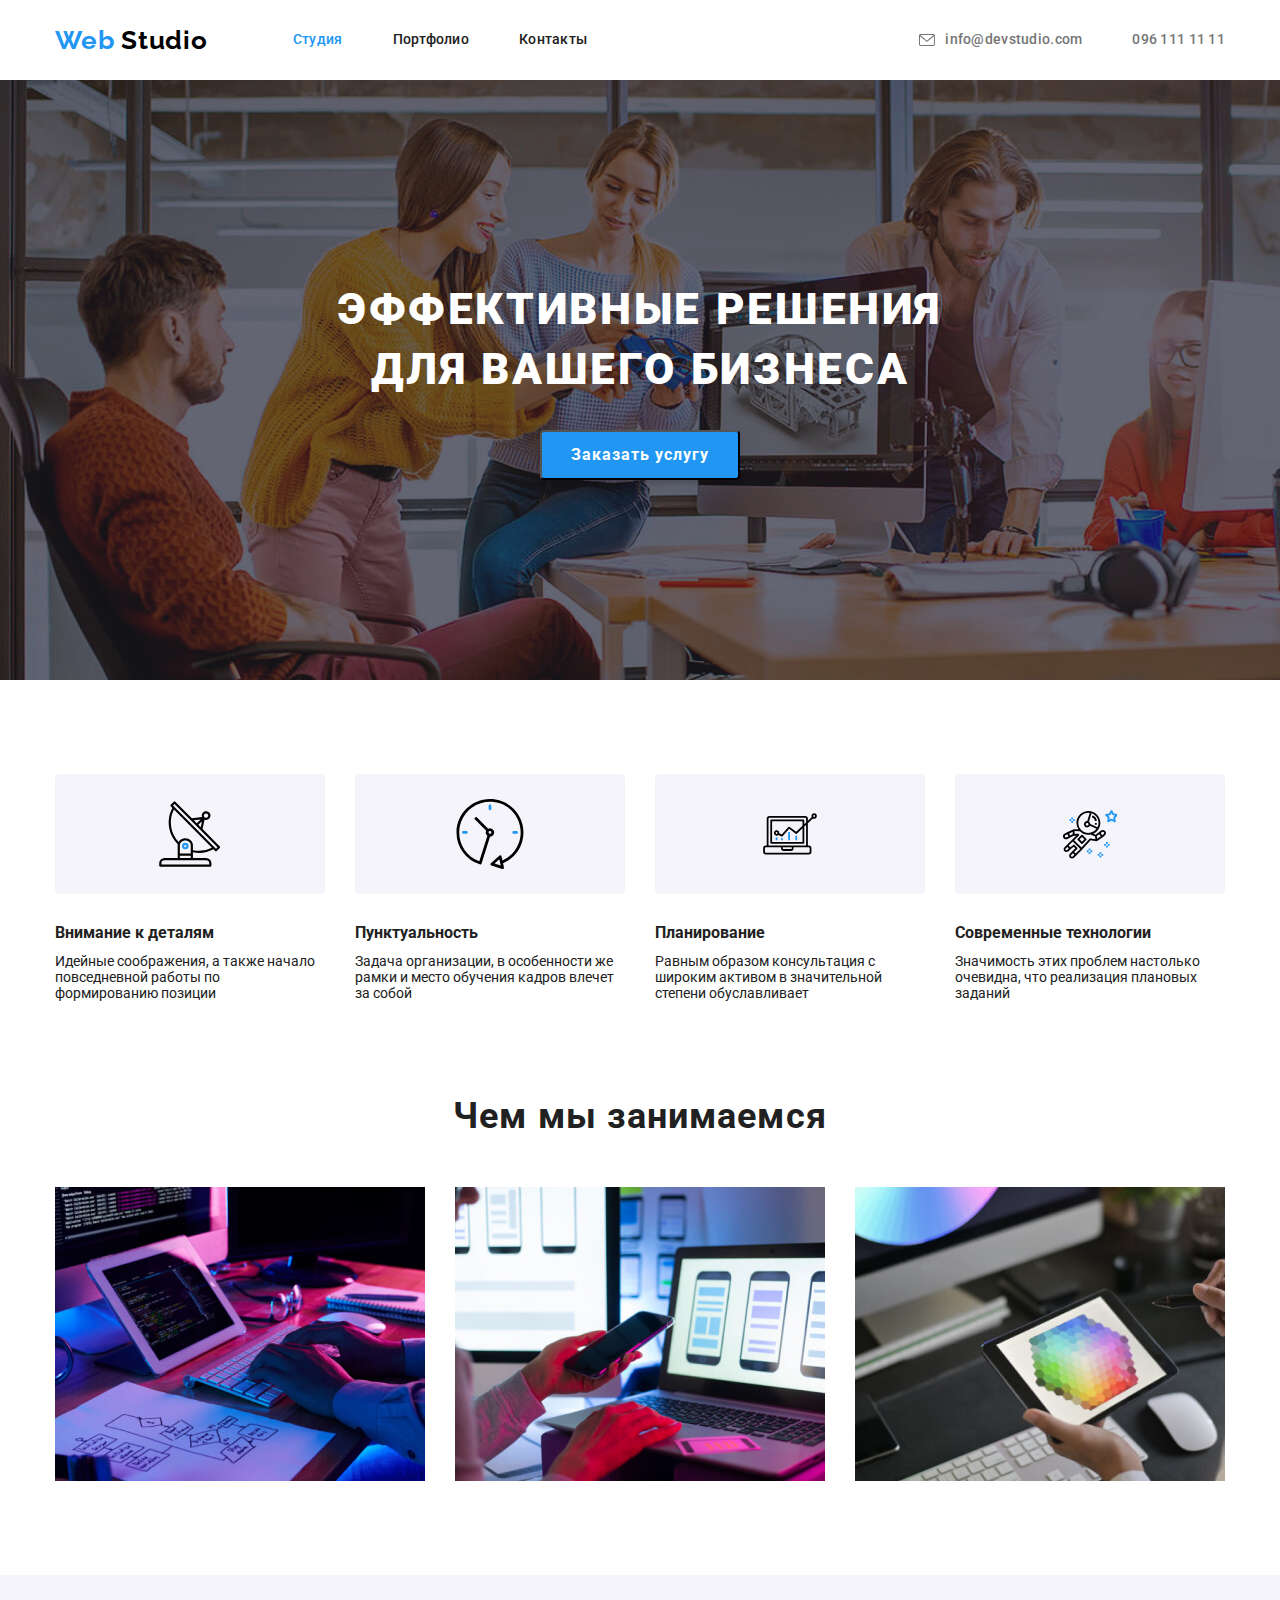
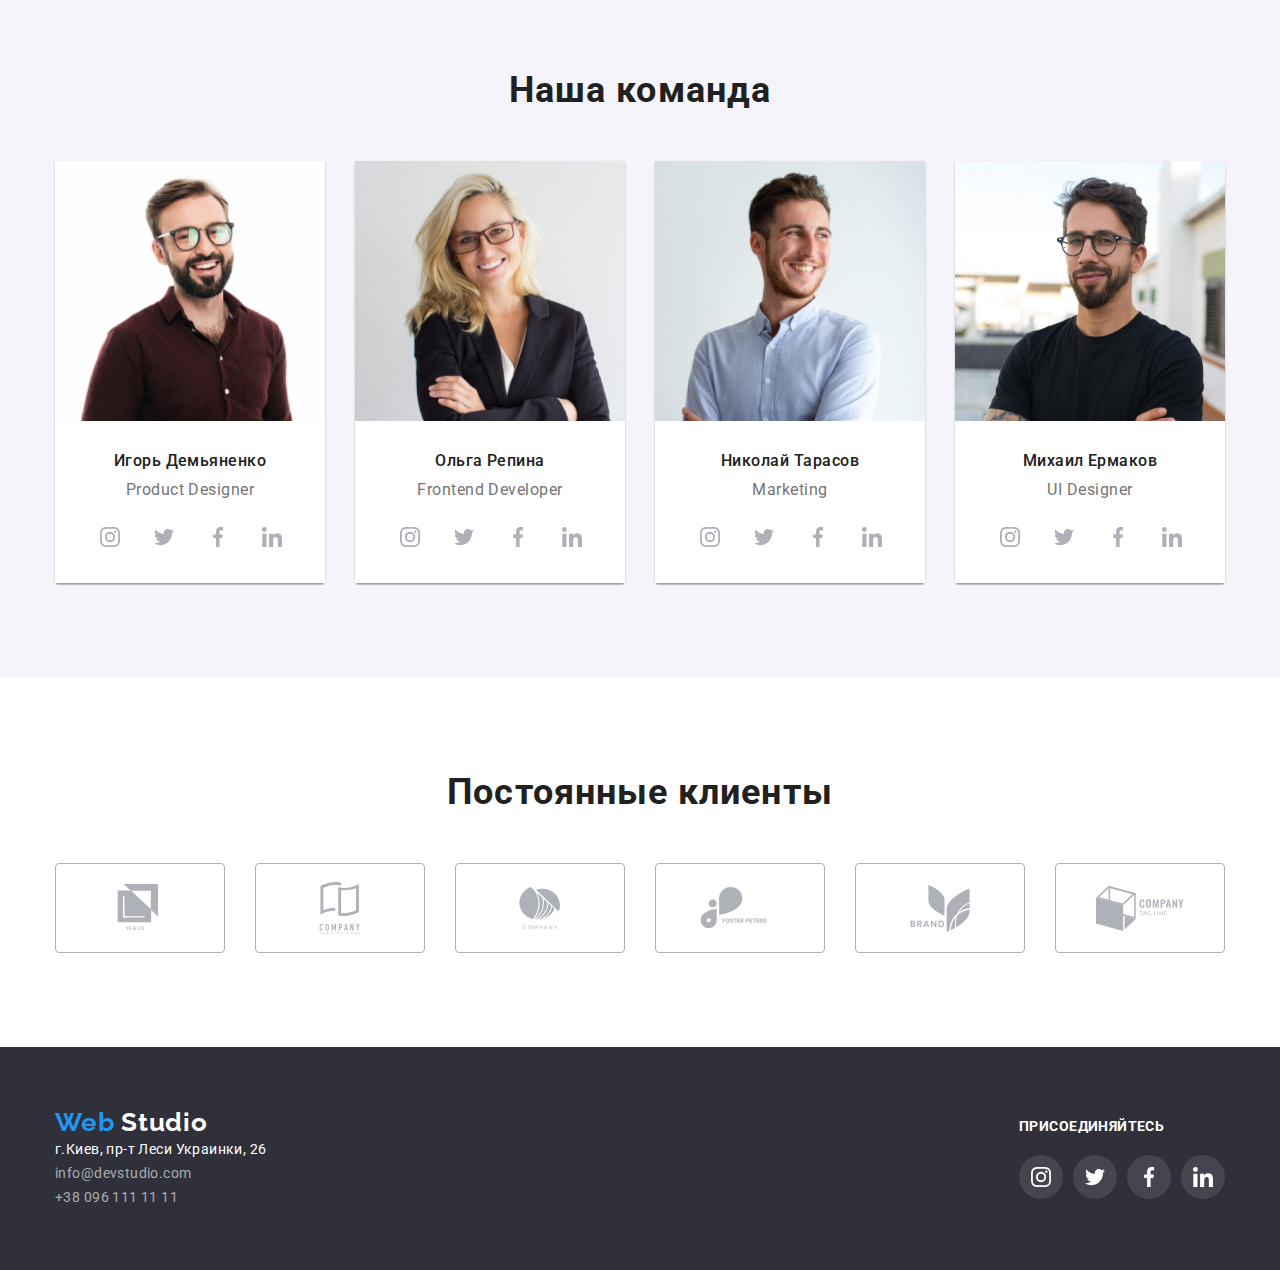
==== commit beadeb7e: "Исправлен ховер карточек портфолио, добавлены иконки соцсетей команды и футтера" ====
--- a/index.html
+++ b/index.html
@@ -35,7 +35,7 @@
         </nav>
 
         
-          <address class="hedder-utils" link">
+          <address class="hedder-utils">
             <ul class="contact-list list">
               <li class="contact-list-item">
                 <a class="contact-list-item-link link" href="info@devstudio.com"
@@ -45,12 +45,10 @@
                 >
               </li>
               <li class="contact-list-item">
-                <svg class="smartphone" width="10" height="16">
-                  <use href="./images/sprite2.svg#icone-smartphone-1"></use>
-                </svg>
                 <a class="contact-list-item-link link" href="tel:+380961111111"
-                  >096 111 11 11</a
-                >
+                  ><svg class="smartphone" width="10" height="16">
+                    <use href="./images/sprite2.svg#icone-smartphone-1"></use>
+                  </svg>096 111 11 11</a>
               </li>
             </ul>
           </address>
@@ -60,7 +58,6 @@
     <!--HERO секция-->
     <main class="main">
       <section class="section-hero">
-        <!--<img class="hero-img" src="./images/Headerimg.jpg-->
         <div class="main-hero-slider">
           <h1 class="hero">
             эффективные решения<br />
@@ -429,30 +426,34 @@
         </div>
         <div>
           <b class="social-link">присоединяйтесь</b>
-          <ul class="social-link-list link list">
-            <li class="social-link-list-mark>
-              <a class="social-link-list-mark-fotter" href="" aria-label="иконка инстаграма">
+          <ul class="social-link-list-fotter link list">
+            <li class="social-link-list-mark-fotter">
+              <a class="social-link-list-mark-fotter-logo" href="" aria-label="иконка инстаграма">
                 <svg class="social-link-list-mark-fotter-svg" width="20" height="20">
                   <use href="./images/sprite.svg#icon-instagram-2-1"></use>
                 </svg>
               </a>
             </li>
-            <li class="social-link-list-mark>
-              <a class="team-social-links-mark-fotter" href="" aria-label="иконка твиттера">
+            <li class="social-link-list-mark-fotter">
+              <a class="social-link-list-mark-fotter-logo" href="" aria-label="иконка твиттера">
               <svg class="social-link-list-mark-fotter-svg" width="20" height="20">
-                  <use href="./images/sprite.svg#icon-instagram-2-1"></use>
-              </svg>
-              </a>
-            </li>
-            <li class="social-link-list-mark>
-              <a class="team-social-links-mark-fotter" href="" aria-label="иконка фейсбука">
+                  <use href="./images/sprite.svg#icon-twitter-1-1"></use>
+              </svg>
+              </a>
+            </li>
+            <li class="social-link-list-mark-fotter">
+              <a class="social-link-list-mark-fotter-logo" href="" aria-label="иконка фейсбука">
                 <svg class="social-link-list-mark-fotter-svg" width="20" height="20">
-                  <use href="./images/sprite.svg#icon-instagram-2-1"></use>
-                </svg>
-              </a>
-            </li>
-            <li class="social-link-list-mark>
-              <a class="team-social-links-mark-fotter" href="" aria-label="иконка ликедина"> </a>
+                  <use href="./images/sprite.svg#icon-facebook-1-1"></use>
+                </svg>
+              </a>
+            </li>
+            <li class="social-link-list-mark-fotter">
+              <a class="social-link-list-mark-fotter-logo" href="" aria-label="иконка ликедина">
+              <svg class="social-link-list-mark-fotter-svg" width="20" height="20">
+                <use href="./images/sprite.svg#icon-linkedin-1-1"></use>
+              </svg>
+              </a>
             </li>
           </ul>
         </div>
--- a/css/styles.css
+++ b/css/styles.css
@@ -150,11 +150,13 @@
   padding: 0px;
   margin-right: 10px;
   fill: var(--title-secondery-color);
+  fill: currentColor;
 }
 .smartphone {
   display: block;
   margin-right: 10px;
   fill: var(--title-secondery-color);
+  fill: currentColor;
 }
 
 .contact-list-item:not(:last-child) {
@@ -359,11 +361,13 @@
   width: 20px;
   height: 20px;
   fill: #afb1b8;
+  /*fill: currentColor;*/
 }
 .team-social-links-unit:hover,
 .team-social-links-unit:focus {
-  fill: var(--title-dark-theme-color);
+  /*fill: var(--title-dark-theme-color);*/
   background-color: var(--accent-color);
+  color: var(--title-dark-theme-color);
 }
 .team-social-links-unit {
   display: flex;
@@ -414,10 +418,6 @@
   margin-right: auto;
   justify-content: space-between;
 }
-/*.client-mark:hover,
-.client-mark:focus {
-  color: var(--accent-color);
-}*/
 .client-mark:not(:last-child) {
   margin-right: 30px;
 }
@@ -438,6 +438,7 @@
 }
 .client-mark-logo:hover,
 .client-mark-logo:focus {
+  border-color: var(--accent-color);
   color: var(--accent-color);
 }
 
@@ -494,24 +495,36 @@
   display: block;
   margin-bottom: 20px;
 }
-.social-link-list {
-  display: flex;
-  justify-content: center;
-  align-items: center;
-}
-.social-link-list-mark {
-  display: flex;
-  justify-content: center;
-  align-items: center;
-}
-.social-link-list-mark:not(:last-child) {
+.social-link-list-fotter {
+  display: flex;
+  justify-content: center;
+  align-items: center;
+}
+.social-link-list-mark-fotter {
+  display: flex;
+  justify-content: center;
+  align-items: center;
+}
+.social-link-list-mark-fotter:not(:last-child) {
   margin-right: 10px;
 }
-.social-link-list-mark-fotter {
-  display: flex;
-}
 .social-link-list-mark-fotter-svg {
   display: block;
+  text-align: center;
+  fill: #ffffff;
+}
+.social-link-list-mark-fotter-logo {
+  display: flex;
+  justify-content: center;
+  align-items: center;
+  width: 44px;
+  height: 44px;
+  border-radius: 50%;
+  background-color: rgba(255, 255, 255, 0.1);
+}
+.social-link-list-mark-fotter-logo:focus,
+.social-link-list-mark-fotter-logo:hover {
+  background-color: var(--accent-color);
 }
 /*-----------------------------------------------*/
 /* ----------PORTFOLIO PAGE-----------*/
@@ -565,8 +578,8 @@
   flex-wrap: wrap;
   /*formyla/3*/
 }
-.projects-list-item :hover,
-.projects-list-item:focus {
+.projects-list-item-unit:hover,
+.projects-list-item-unit:focus {
   box-shadow: 0px 1px 1px rgba(0, 0, 0, 0.12), 0px 4px 4px rgba(0, 0, 0, 0.06),
     1px 4px 6px rgba(0, 0, 0, 0.16);
 }
@@ -575,7 +588,6 @@
   width: 370px;
   margin-right: 30px;
   margin-bottom: 30px;
-  /*width: 370px;*/
   height: 404px;
   background: var(--title-dark-theme-color);
   border: 1px solid #eeeeee;
@@ -597,7 +609,7 @@
   padding-top: 20px;
 }
 .progects-list-img {
-  display: inline-block;
+  display: block;
   margin-right: 0px;
 }
 .portfolio-subtitle {
@@ -608,6 +620,7 @@
   /* identical to box height, or 200% */
   letter-spacing: 0.06em;
   color: var(--title-light-theme-color);
+  margin-bottom: 4px;
 }
 .portfolio-text {
   font-weight: 400;
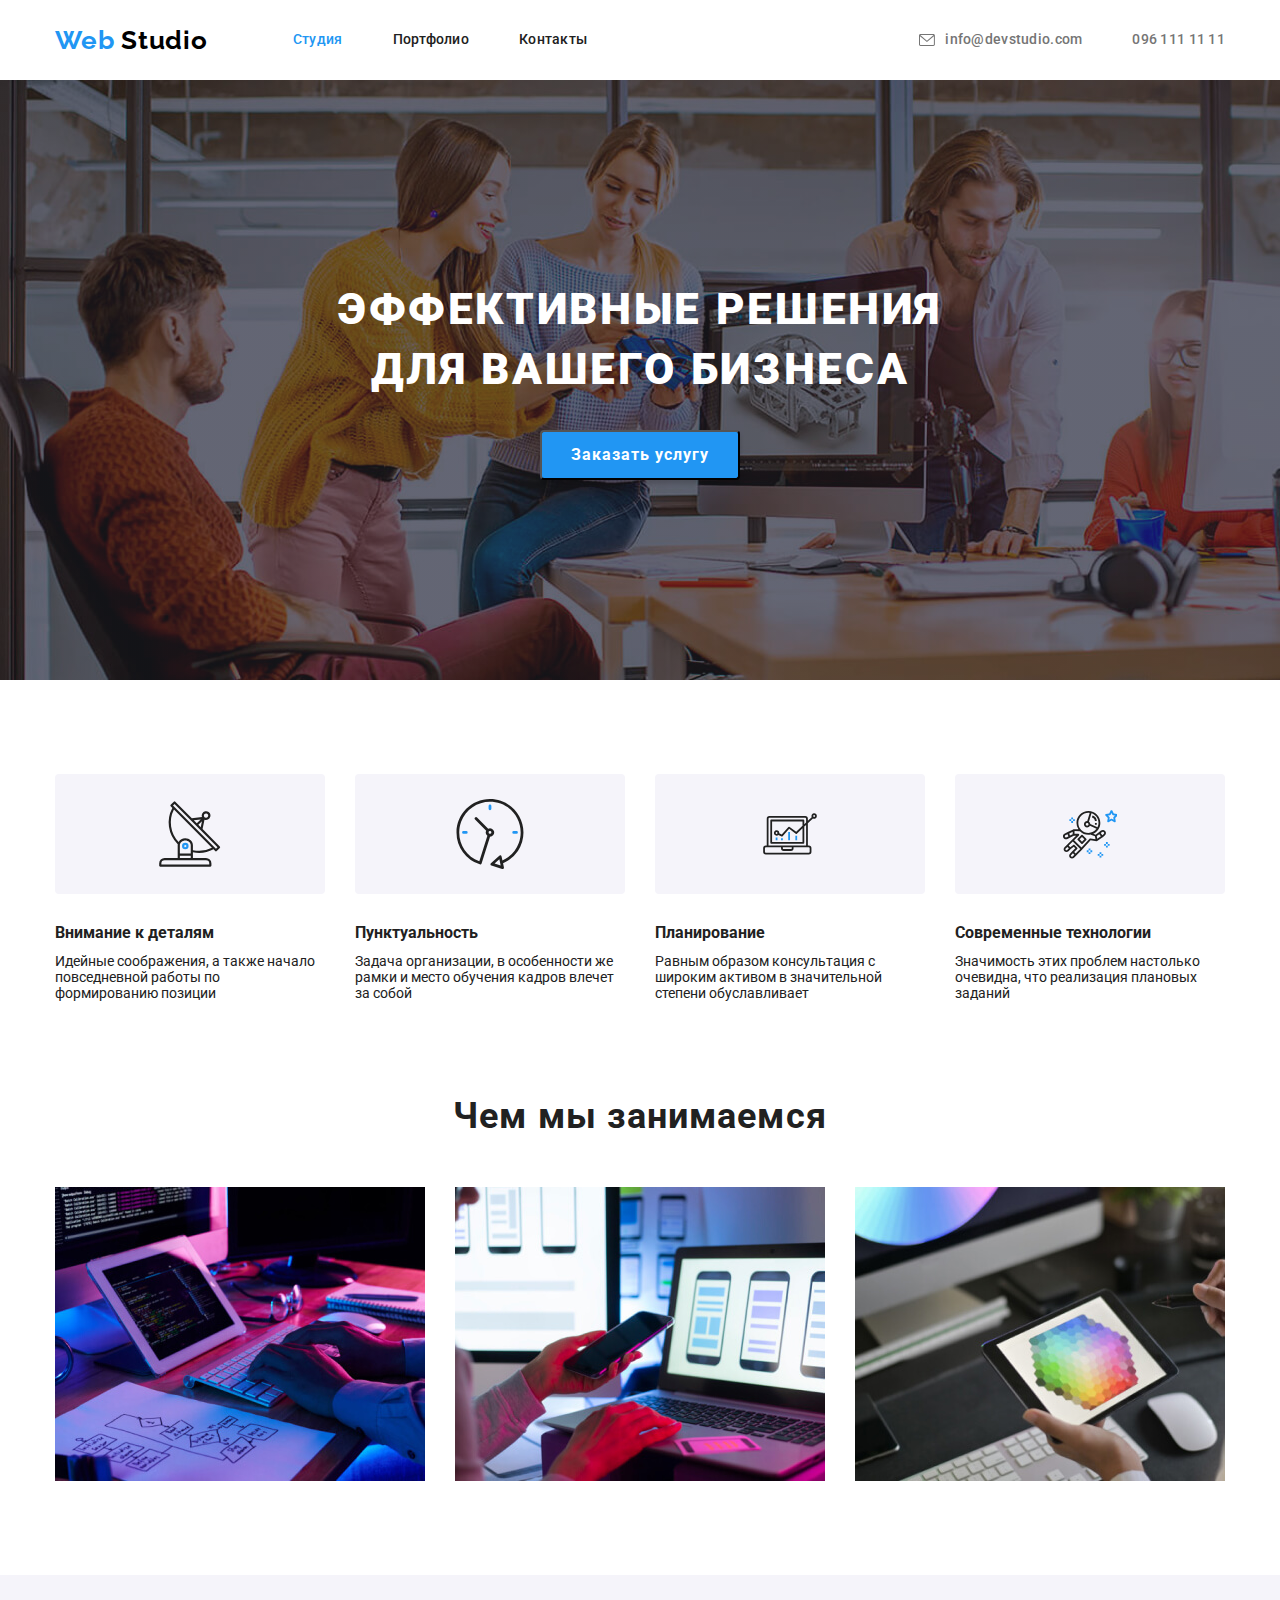
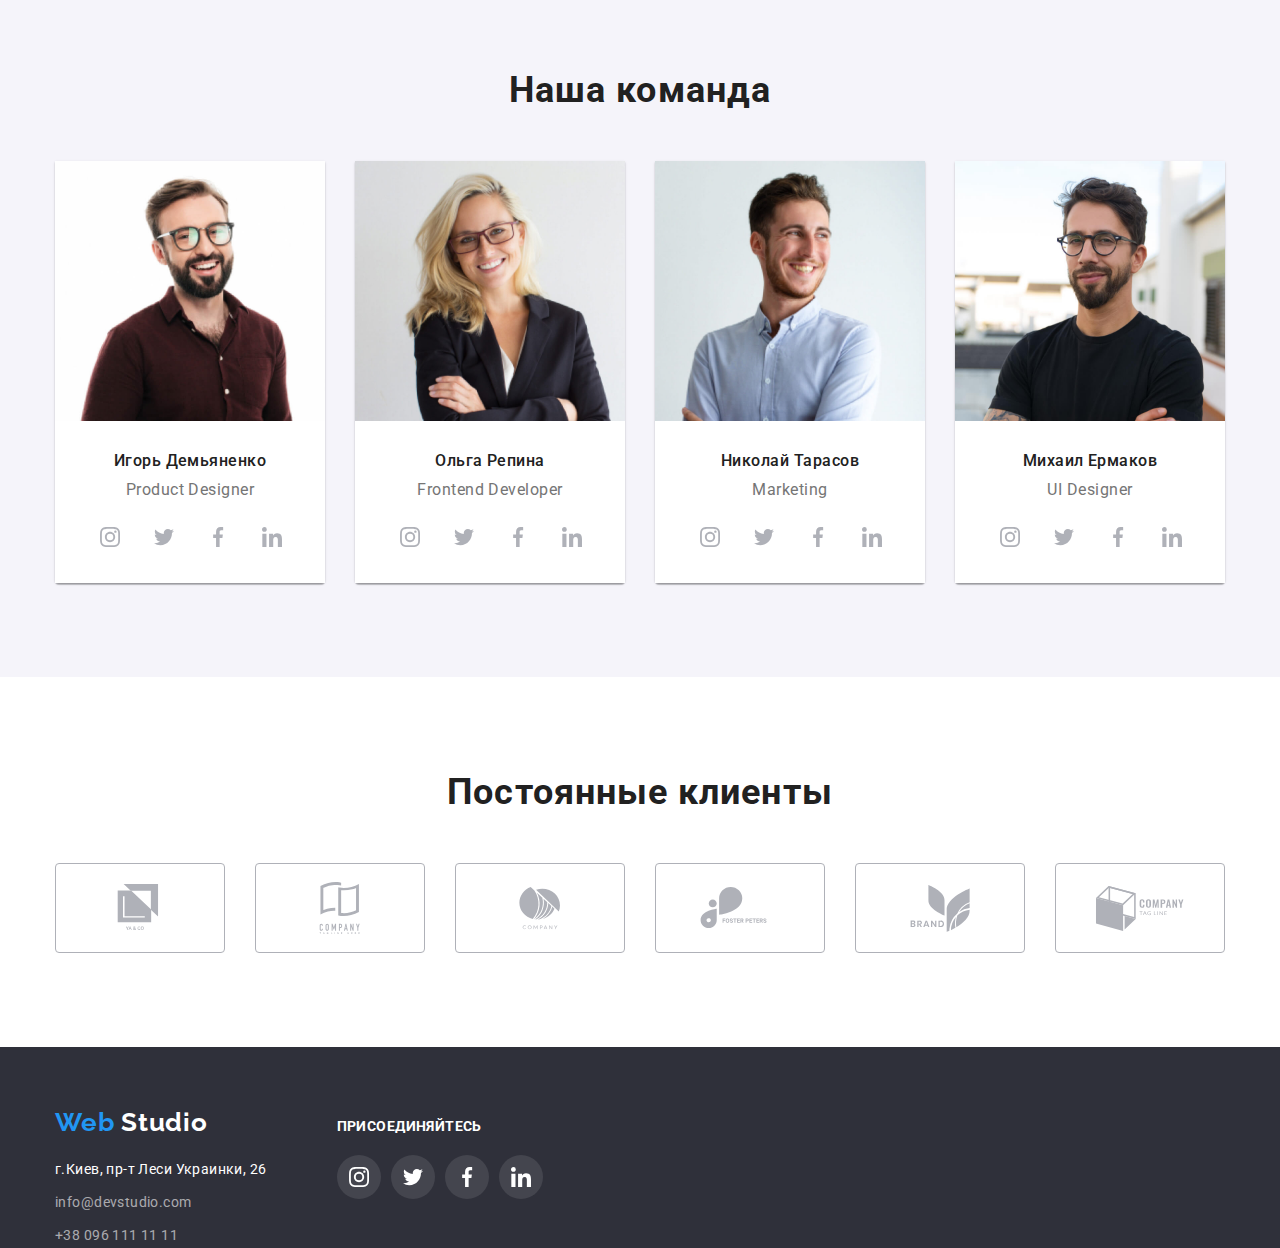
==== commit 90d252d8: "Добавлены тени кнопкам портфолио, ховер и фокус заданым элементам, исправлен спрайт" ====
--- a/index.html
+++ b/index.html
@@ -47,8 +47,9 @@
               <li class="contact-list-item">
                 <a class="contact-list-item-link link" href="tel:+380961111111"
                   ><svg class="smartphone" width="10" height="16">
-                    <use href="./images/sprite2.svg#icone-smartphone-1"></use>
-                  </svg>096 111 11 11</a>
+                    <use href="./images/sprite.svg#icone-smartphone-1"></use>
+                  </svg>096 111 11 11</a
+                  >
               </li>
             </ul>
           </address>
@@ -320,15 +321,15 @@
                     <a class="team-social-links-unit" href="" aria-label="иконка фейсбука">
                       <svg class="social-links-logo">
                         <use href="./images/sprite.svg#icon-facebook-1-1""></use>
-                                      </svg> 
-                                      </a>
-                                    </li>
-                                    <li class=" team-social-links-items">
-                          <a class="team-social-links-unit" href="" aria-label="иконка ликедина">
-                            <svg class="social-links-logo">
-                              <use href="./images/sprite.svg#icon-linkedin-1-1"></use>
-                            </svg>
-                          </a>
+                      </svg> 
+                    </a>
+                  </li>
+                  <li class=" team-social-links-items">
+                    <a class="team-social-links-unit" href="" aria-label="иконка ликедина">
+                      <svg class="social-links-logo">
+                        <use href="./images/sprite.svg#icon-linkedin-1-1"></use>
+                      </svg>
+                    </a>
                   </li>
                 </ul>
               </div>
@@ -388,35 +389,35 @@
     </main>
 
     <!--Футтер-->
-    <footer class="section footer">
-      <div class="container footer">
-        <div class="logo-footer">
-          <a href="./index.html" class="logo-footer link"
+    <footer class="section fotter">
+      <div class="container fotter">
+        <div class="logo-fotter">
+          <a href="./index.html" class="logo-fotter-mark link"
             ><span class="logo-element">Web</span> Studio</a
           >
 
-          <address>
-            <ul class="list">
-              <li>
+          <address class="address">
+            <ul class="address-fotter list">
+              <li class="address-fotter-list">
                 <a
-                  class="footer-address list link"
+                  class="fotter-address list link"
                   href="https://goo.gl/maps/Evo48fE7rR9R8uGQ9"
                   target="_blank"
                   >г.Киев, пр-т Леси Украинки, 26</a
                 >
               </li>
 
-              <li>
+              <li class="address-fotter-list">
                 <a
-                  class="footer-address-contact list link"
+                  class="fotter-address-contact list link"
                   href="info@devstudio.com"
                   >info@devstudio.com</a
                 >
               </li>
 
-              <li>
+              <li class="address-fotter-list">
                 <a
-                  class="footer-address-contact list link"
+                  class="fotter-address-contact list link"
                   href="tel:+380961111111"
                   >+38 096 111 11 11</a
                 >
@@ -424,7 +425,7 @@
             </ul>
           </address>
         </div>
-        <div>
+        <div class="connection">
           <b class="social-link">присоединяйтесь</b>
           <ul class="social-link-list-fotter link list">
             <li class="social-link-list-mark-fotter">
--- a/css/styles.css
+++ b/css/styles.css
@@ -134,6 +134,10 @@
 .contact-list-item-link:focus {
   color: var(--accent-color);
 }
+.contact-list-item-link svg:hover,
+.contact-list-item-link svg:focus {
+  fill: var(--accent-color);
+}
 .contact-list-item-link {
   display: flex;
   justify-items: center;
@@ -154,6 +158,7 @@
 }
 .smartphone {
   display: block;
+  padding: 0px;
   margin-right: 10px;
   fill: var(--title-secondery-color);
   fill: currentColor;
@@ -365,9 +370,11 @@
 }
 .team-social-links-unit:hover,
 .team-social-links-unit:focus {
-  /*fill: var(--title-dark-theme-color);*/
   background-color: var(--accent-color);
-  color: var(--title-dark-theme-color);
+}
+.team-social-links-unit:hover svg,
+.team-social-links-unit:focus svg {
+  fill: #ffffff;
 }
 .team-social-links-unit {
   display: flex;
@@ -443,45 +450,59 @@
 }
 
 /* Footter */
-.section.footer {
+.section.fotter {
   background-color: #2f303a;
 }
-.container.footer {
-  padding-top: 60px;
-  padding-bottom: 60px;
-  align-items: baseline;
-}
-.logo-footer {
+.container.fotter {
+  display: flex;
+  justify-content: flex-start;
+}
+.address {
+  display: block;
+}
+.logo-fotter {
+  display: block;
+  margin-right: 70px;
+  margin-top: 60px;
+}
+.logo-fotter-mark {
+  display: block;
+  margin-bottom: 20px;
   font-family: var(--secondery-font);
   font-style: normal;
   font-weight: 700;
   font-size: 26px;
   line-height: 1.19;
-  /* identical to box height */
   letter-spacing: 0.03em;
   color: var(--title-dark-theme-color);
-  display: block;
-  margin-right: 70px;
-}
-.footer-address {
+}
+.fotter-address {
   font-family: var(--main-font);
   font-style: normal;
   font-weight: 400;
   font-size: 14px;
   line-height: 1.71;
-  /* or 171% */
   letter-spacing: 0.03em;
   color: var(--title-dark-theme-color);
 }
-.footer-address-contact {
+.address-fotter-list {
+  display: block;
+}
+.address-fotter-list:not(:last-child) {
+  margin-bottom: 9px;
+}
+.fotter-address-contact {
   font-family: var(--main-font);
   font-style: normal;
   font-weight: 400;
   font-size: 14px;
   line-height: 1.71;
-  /* or 171% */
   letter-spacing: 0.03em;
   color: rgba(255, 255, 255, 0.6);
+}
+.connection {
+  display: block;
+  margin-top: 72px;
 }
 .social-link {
   font-family: var(--main-font);
@@ -564,14 +585,16 @@
 .gallery-btn-items-name:focus {
   color: var(--title-dark-theme-color);
   background-color: var(--accent-color);
+  box-shadow: 0px 3px 1px rgba(0, 0, 0, 0.1), 0px 1px 2px rgba(0, 0, 0, 0.08),
+    0px 2px 2px rgba(0, 0, 0, 0.12);
 }
 /*GALARY PORTFOLIO*/
 
 .projects-list-container {
   display: flex;
-  width: 1200px;
+  /*width: 1200px;
   padding-left: 15px;
-  padding-right: 15px;
+  padding-right: 15px;*/
   padding-bottom: 94px;
   margin-left: auto;
   margin-right: auto;
@@ -590,7 +613,7 @@
   margin-bottom: 30px;
   height: 404px;
   background: var(--title-dark-theme-color);
-  border: 1px solid #eeeeee;
+  /*border: 1px solid #eeeeee;*/
 }
 .projects-list-item:nth-last-child(-n + 3) {
   margin-bottom: 0px;
@@ -607,6 +630,9 @@
   padding-bottom: 20px;
   padding-left: 24px;
   padding-top: 20px;
+  border-right: 1px solid #eeeeee;
+  border-bottom: 1px solid #eeeeee;
+  border-left: 1px solid #eeeeee;
 }
 .progects-list-img {
   display: block;
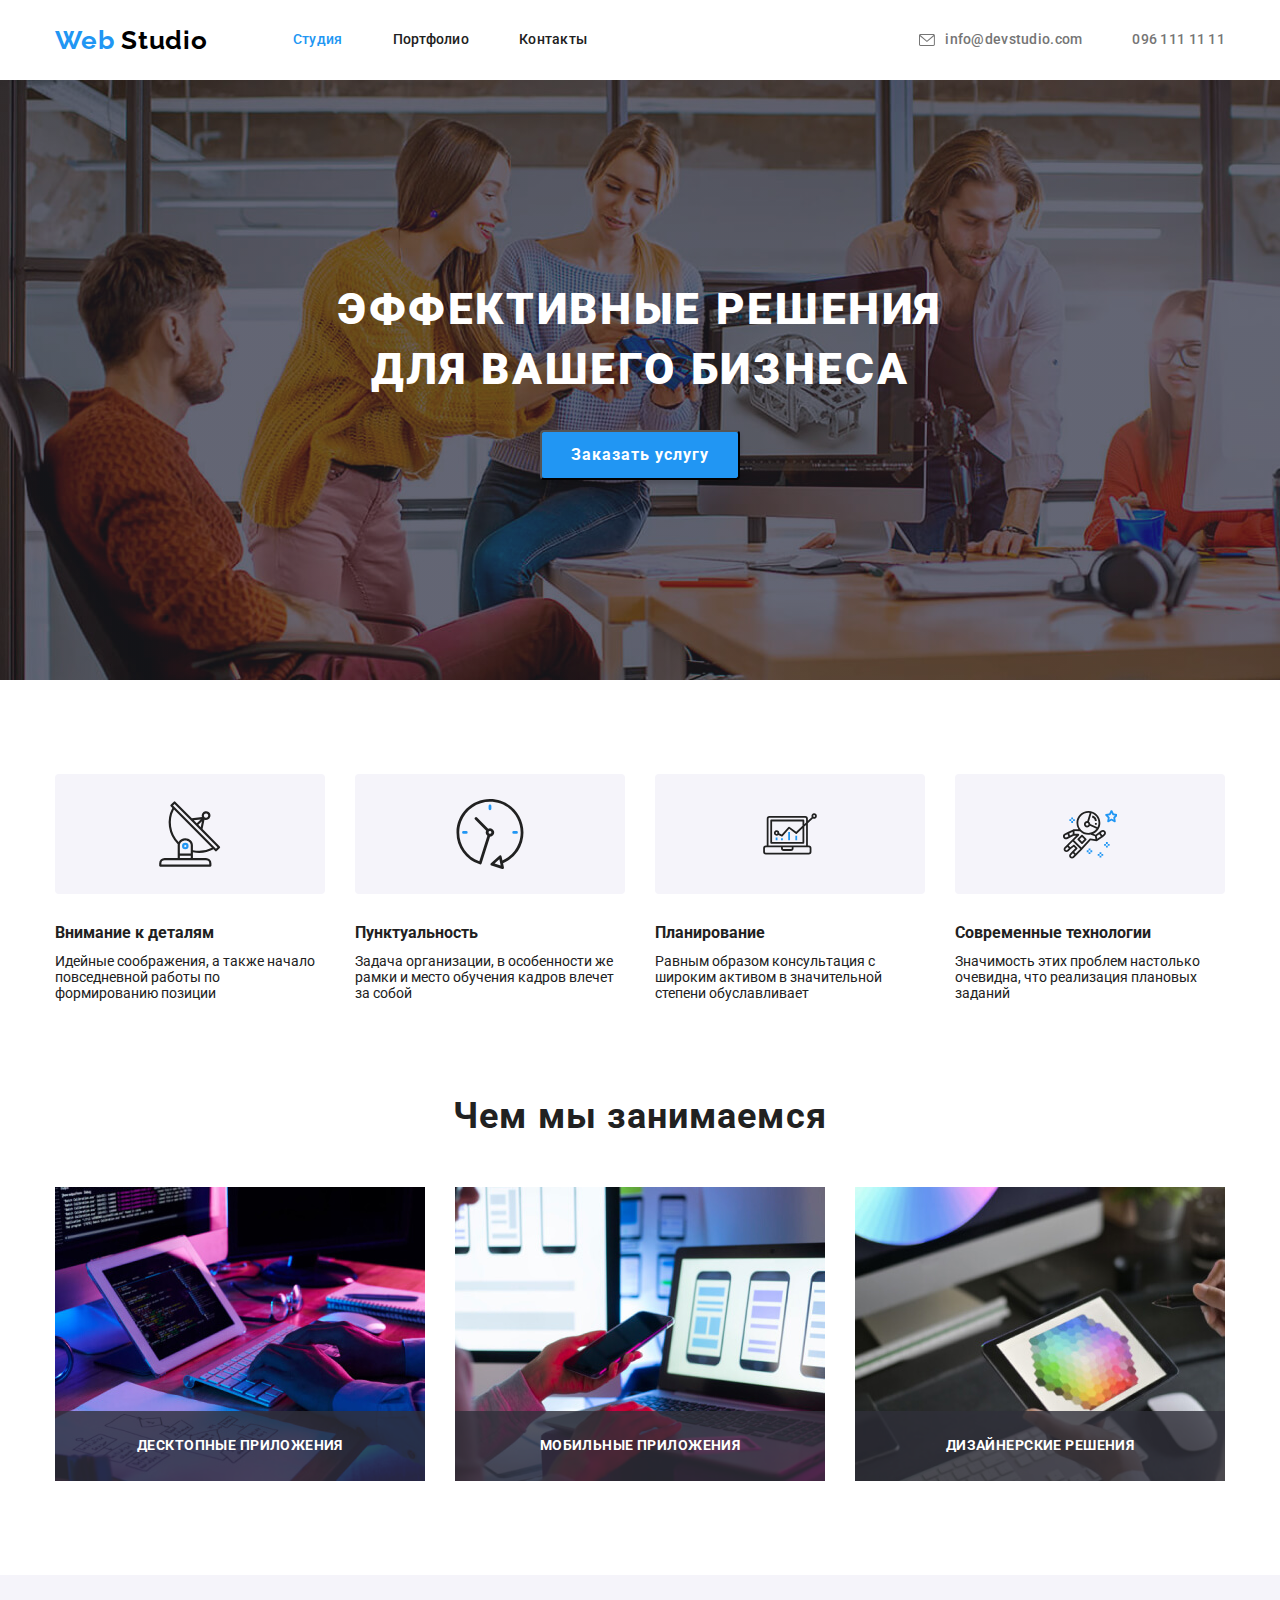
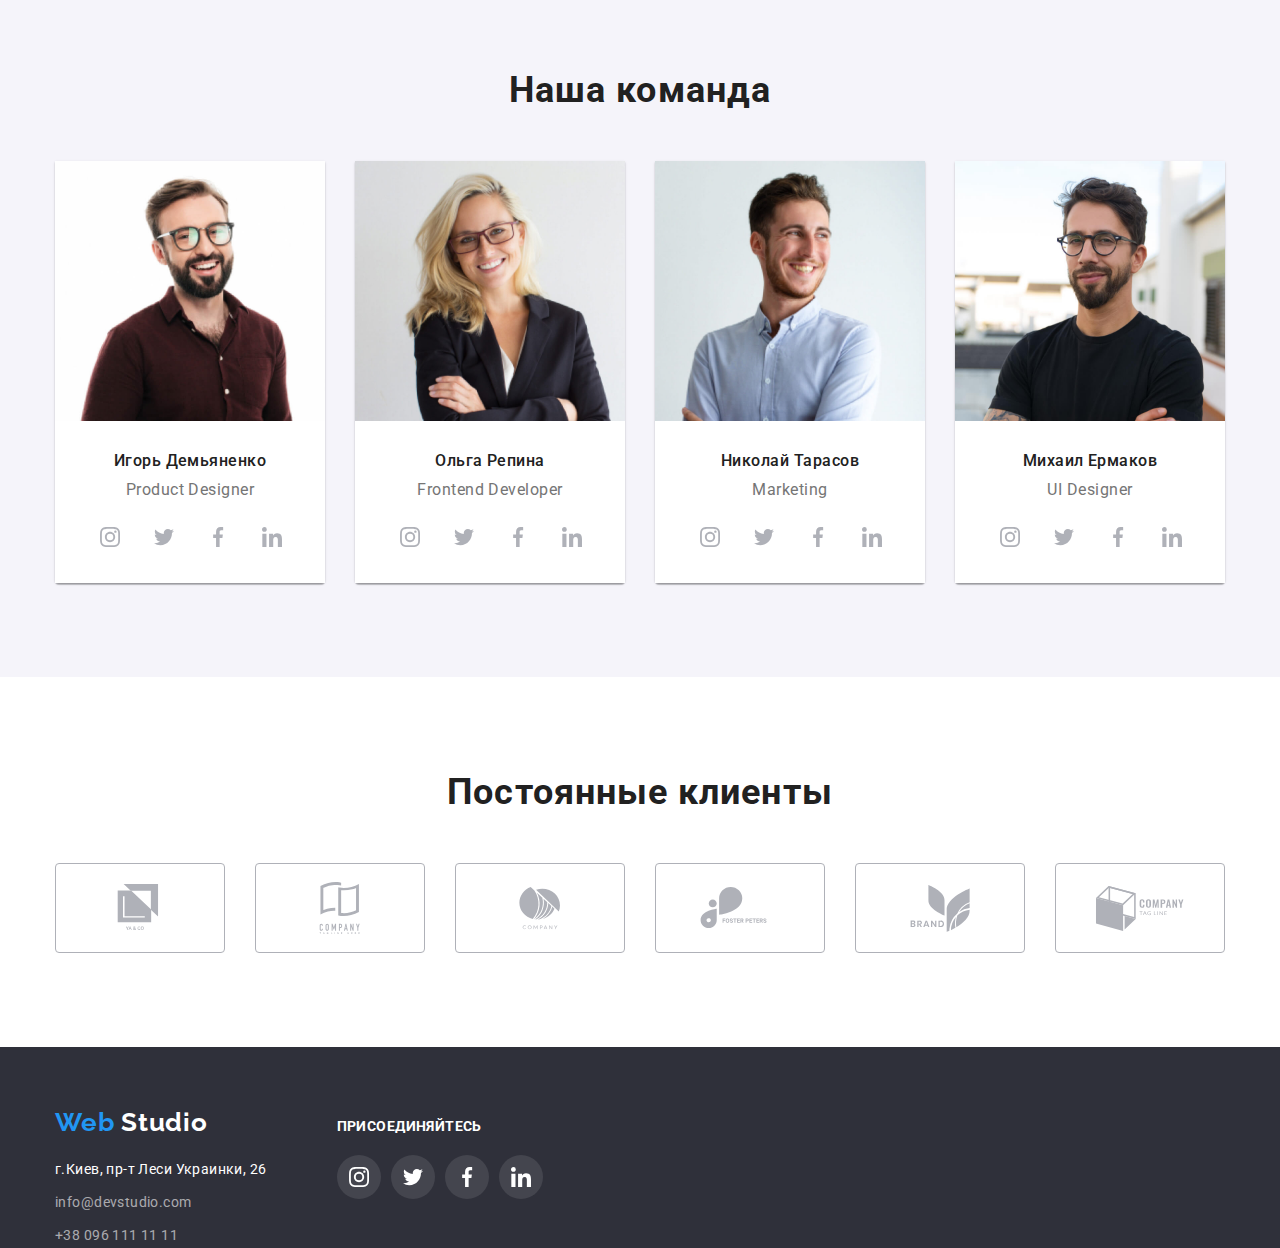
==== commit cd1ca909: "Добавлены позицион.элементы" ====
--- a/index.html
+++ b/index.html
@@ -138,6 +138,7 @@
                 width="370"
                 height="294"
               />
+              <h3 class="subtitle-work-item-text">десктопные приложения</h3>
             </li>
             <li class="subtitle-work-item">
               <img
@@ -147,6 +148,7 @@
                 width="370"
                 height="294"
               />
+              <h3 class="subtitle-work-item-text">мобильные приложения</h3>
             </li>
             <li class="subtitle-work-item">
               <img
@@ -156,6 +158,7 @@
                 width="370"
                 height="294"
               />
+              <h3 class="subtitle-work-item-text">дизайнерские решения</h3>
             </li>
           </ul>
         </div>
--- a/css/styles.css
+++ b/css/styles.css
@@ -239,6 +239,8 @@
   padding-top: 94px;
   padding-bottom: 94px;
 }
+
+/* WHAT  WE  DO*/
 .title-3 {
   display: inline-block;
   margin-bottom: 10px;
@@ -268,6 +270,23 @@
 .subtitle-work {
   display: flex;
 }
+.subtitle-work-item-text {
+  display: block;
+  position: absolute;
+  text-align: center;
+  bottom: 0;
+  padding-top: 27px;
+  width: 370px;
+  height: 70px;
+  background: rgba(47, 48, 58, 0.8);
+  font-weight: 700;
+  font-size: 14px;
+  line-height: 1.14;
+  text-align: center;
+  letter-spacing: 0.03em;
+  text-transform: uppercase;
+  color: var(--title-dark-theme-color);
+}
 .subtitle-work-item:not(:last-child) {
   margin-right: 30px;
 }
@@ -277,6 +296,7 @@
 }
 .subtitle-work-item {
   display: block;
+  position: relative;
 }
 .subtitle-box {
   display: flex;
@@ -290,19 +310,6 @@
   margin-left: 0px;
   margin-bottom: 30px;
 }
-/*.displayed {
-  display: block;
-}*/
-/*.subtitle-work-h {
-  font-weight: 700;
-  font-size: 14px;
-  line-height: 1.14;
-  text-align: center;
-  letter-spacing: 0.03em;
-  text-transform: uppercase;
-  color: var(--title-dark-theme-color);
-}*/
-
 .section-subtitle {
   padding-top: 94px;
   padding-bottom: 0px;
